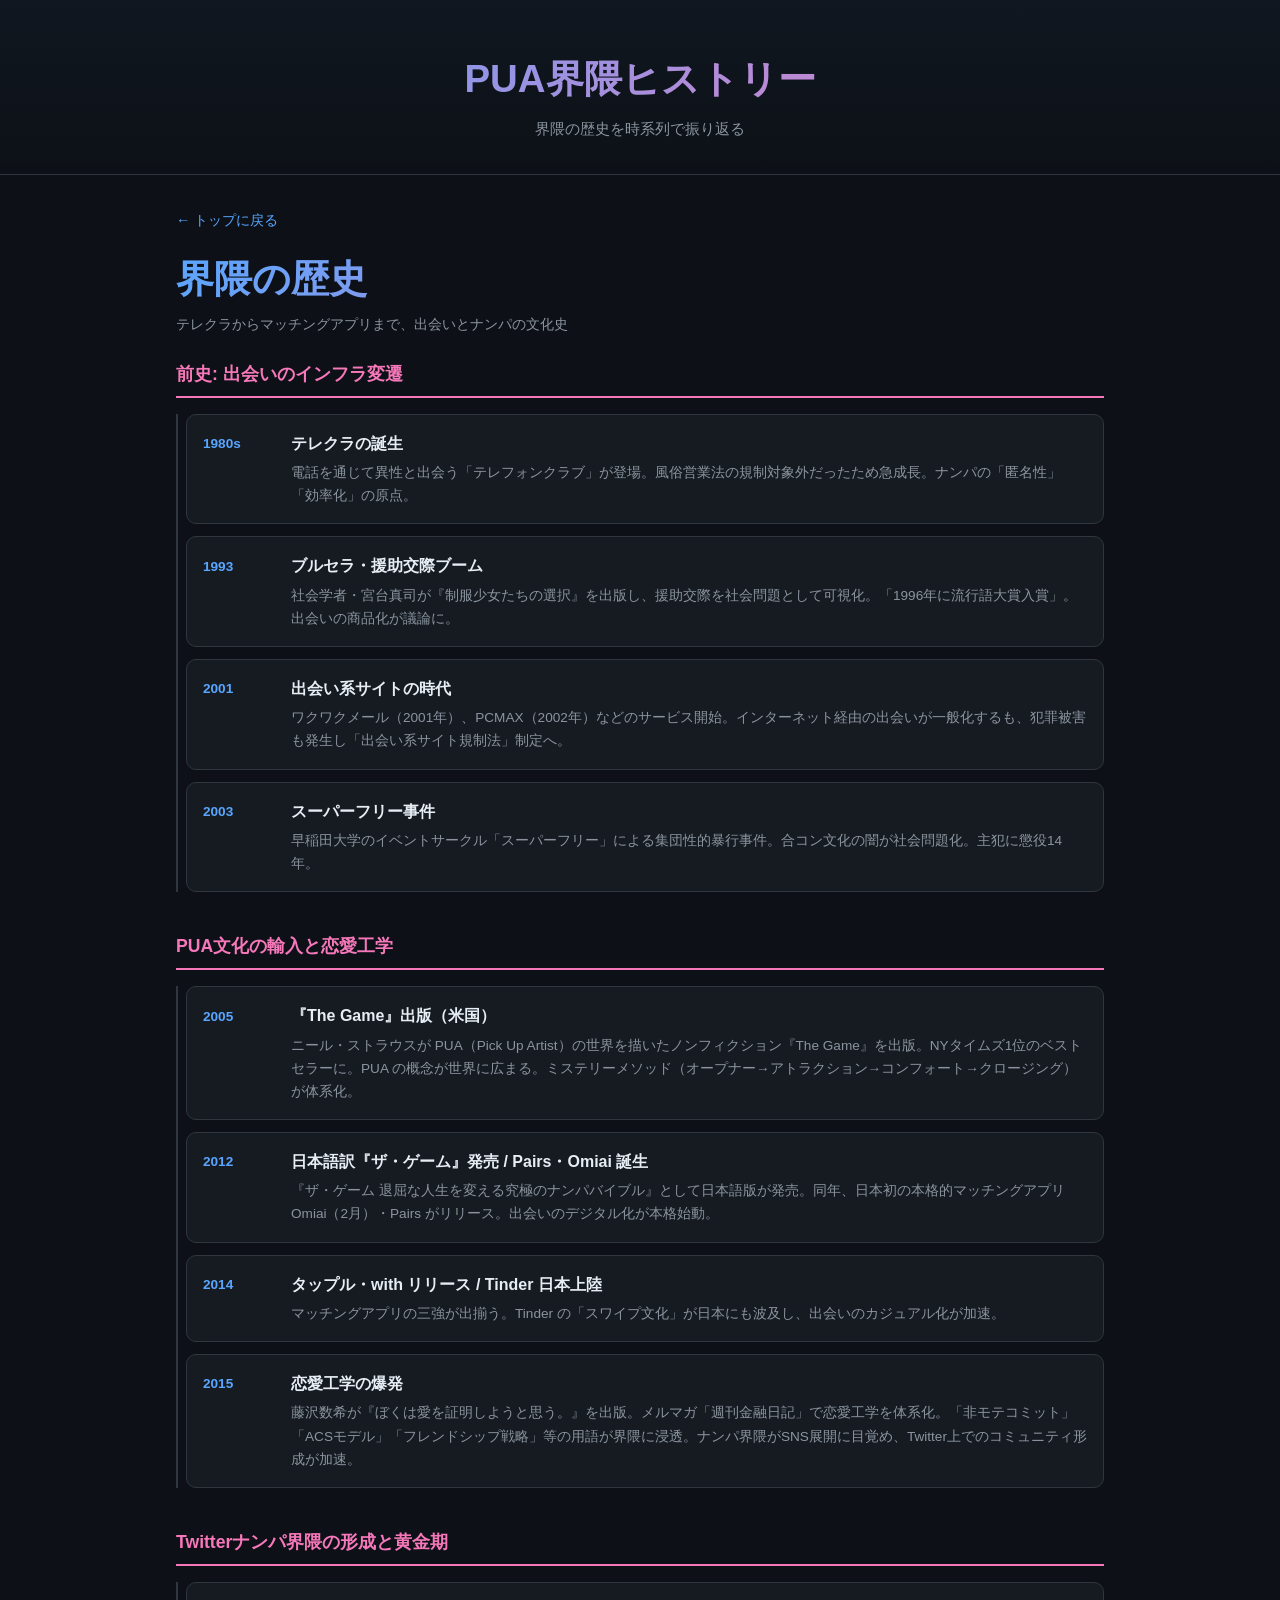
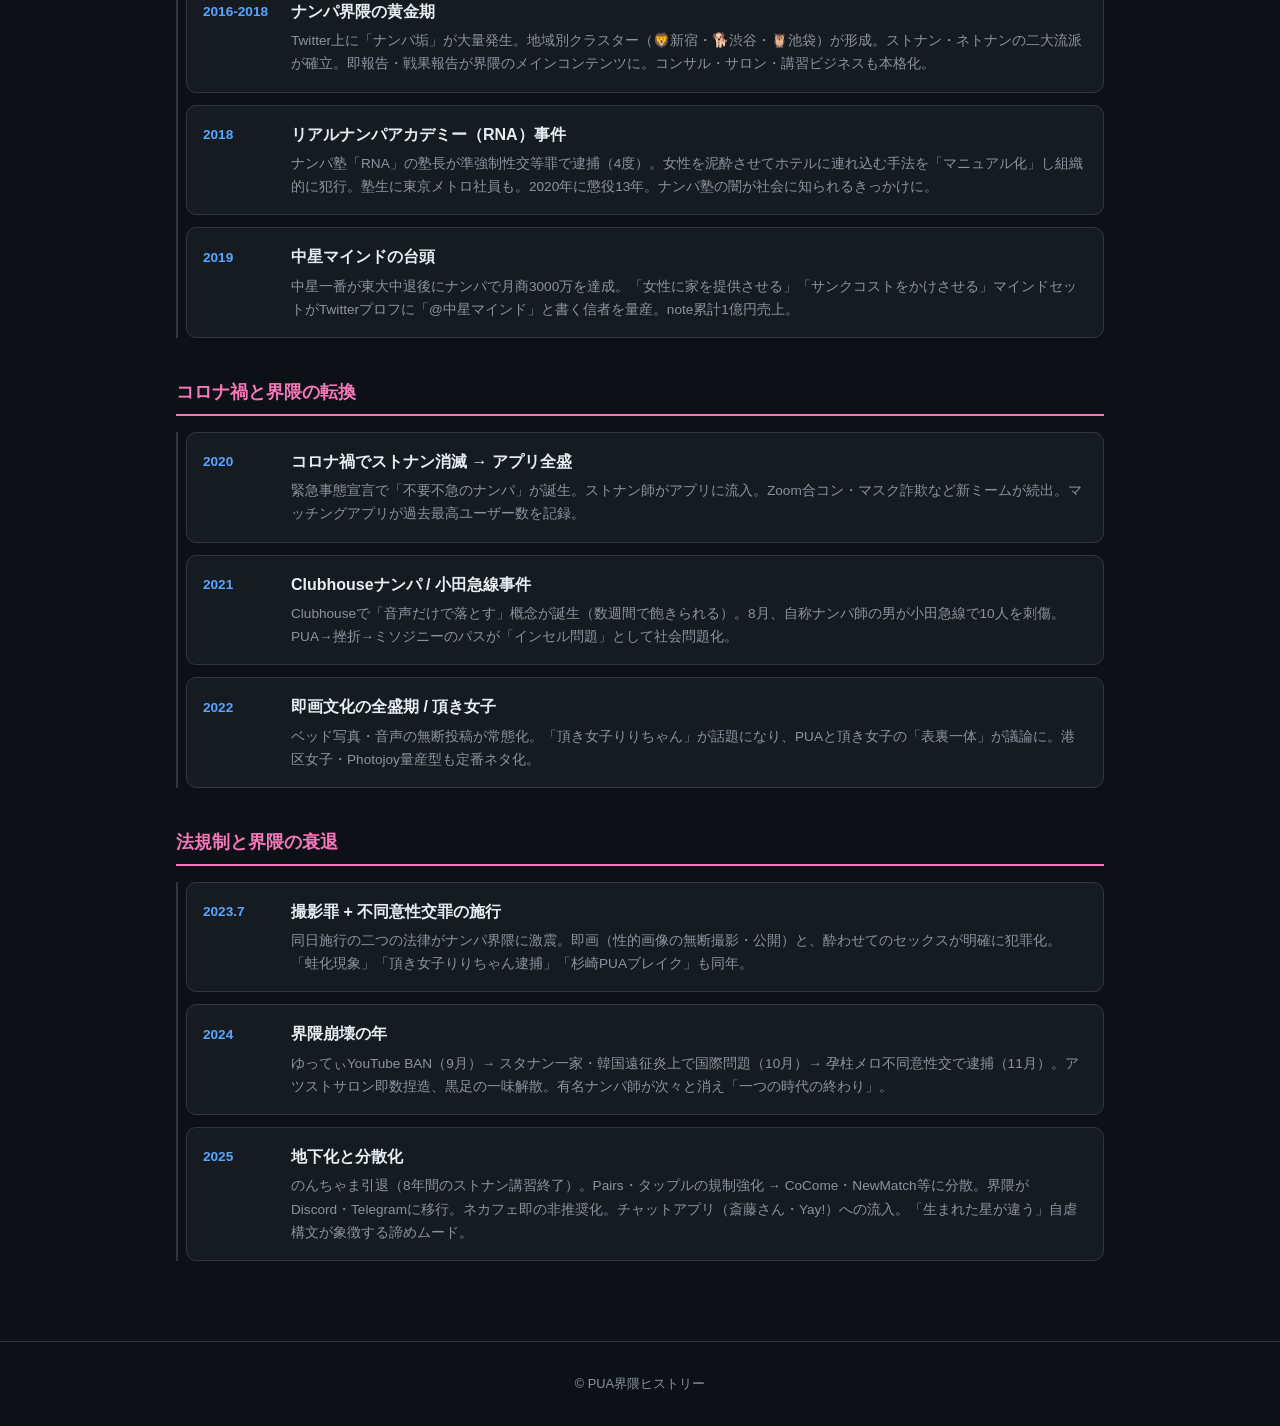
==== site/history.html @ 3aaf0645 "サイト名を「PUA界隈ヒストリー」に変更 全HTMLページ、script.js、README.mdの「PUA Meme History」を 「PUA界隈ヒストリー」に一括変更  Co-Authored" ====
<!DOCTYPE html>
<html lang="ja">
<head>
  <meta charset="UTF-8">
  <meta name="viewport" content="width=device-width, initial-scale=1.0">
  <title>界隈の歴史 - PUA界隈ヒストリー</title>
  <meta name="description" content="PUA / ナンパ / マッチングアプリ界隈の歴史年表">
  <link rel="icon" href="data:image/svg+xml,<svg xmlns='http://www.w3.org/2000/svg' viewBox='0 0 100 100'><text y='.9em' font-size='90'>🔥</text></svg>">
  <link rel="stylesheet" href="style.css">
</head>
<body>

  <header class="site-header">
    <a href="index.html" class="site-header-link">
      <h1>PUA界隈ヒストリー</h1>
    </a>
    <p>界隈の歴史を時系列で振り返る</p>
  </header>

  <main class="container container-wide">
    <nav class="year-nav">
      <a href="index.html" class="back-link">&larr; トップに戻る</a>
    </nav>

    <h2 class="year-title">界隈の歴史</h2>
    <p class="timeline-desc">テレクラからマッチングアプリまで、出会いとナンパの文化史</p>

    <div class="history-timeline">

      <div class="history-era">
        <h3 class="history-era-title">前史: 出会いのインフラ変遷</h3>
        <div class="history-items">
          <div class="history-item">
            <span class="history-year">1980s</span>
            <div class="history-content">
              <strong>テレクラの誕生</strong>
              <p>電話を通じて異性と出会う「テレフォンクラブ」が登場。風俗営業法の規制対象外だったため急成長。ナンパの「匿名性」「効率化」の原点。</p>
            </div>
          </div>
          <div class="history-item">
            <span class="history-year">1993</span>
            <div class="history-content">
              <strong>ブルセラ・援助交際ブーム</strong>
              <p>社会学者・宮台真司が『制服少女たちの選択』を出版し、援助交際を社会問題として可視化。「1996年に流行語大賞入賞」。出会いの商品化が議論に。</p>
            </div>
          </div>
          <div class="history-item">
            <span class="history-year">2001</span>
            <div class="history-content">
              <strong>出会い系サイトの時代</strong>
              <p>ワクワクメール（2001年）、PCMAX（2002年）などのサービス開始。インターネット経由の出会いが一般化するも、犯罪被害も発生し「出会い系サイト規制法」制定へ。</p>
            </div>
          </div>
          <div class="history-item">
            <span class="history-year">2003</span>
            <div class="history-content">
              <strong>スーパーフリー事件</strong>
              <p>早稲田大学のイベントサークル「スーパーフリー」による集団性的暴行事件。合コン文化の闇が社会問題化。主犯に懲役14年。</p>
            </div>
          </div>
        </div>
      </div>

      <div class="history-era">
        <h3 class="history-era-title">PUA文化の輸入と恋愛工学</h3>
        <div class="history-items">
          <div class="history-item">
            <span class="history-year">2005</span>
            <div class="history-content">
              <strong>『The Game』出版（米国）</strong>
              <p>ニール・ストラウスが PUA（Pick Up Artist）の世界を描いたノンフィクション『The Game』を出版。NYタイムズ1位のベストセラーに。PUA の概念が世界に広まる。ミステリーメソッド（オープナー→アトラクション→コンフォート→クロージング）が体系化。</p>
            </div>
          </div>
          <div class="history-item">
            <span class="history-year">2012</span>
            <div class="history-content">
              <strong>日本語訳『ザ・ゲーム』発売 / Pairs・Omiai 誕生</strong>
              <p>『ザ・ゲーム 退屈な人生を変える究極のナンパバイブル』として日本語版が発売。同年、日本初の本格的マッチングアプリ Omiai（2月）・Pairs がリリース。出会いのデジタル化が本格始動。</p>
            </div>
          </div>
          <div class="history-item">
            <span class="history-year">2014</span>
            <div class="history-content">
              <strong>タップル・with リリース / Tinder 日本上陸</strong>
              <p>マッチングアプリの三強が出揃う。Tinder の「スワイプ文化」が日本にも波及し、出会いのカジュアル化が加速。</p>
            </div>
          </div>
          <div class="history-item">
            <span class="history-year">2015</span>
            <div class="history-content">
              <strong>恋愛工学の爆発</strong>
              <p>藤沢数希が『ぼくは愛を証明しようと思う。』を出版。メルマガ「週刊金融日記」で恋愛工学を体系化。「非モテコミット」「ACSモデル」「フレンドシップ戦略」等の用語が界隈に浸透。ナンパ界隈がSNS展開に目覚め、Twitter上でのコミュニティ形成が加速。</p>
            </div>
          </div>
        </div>
      </div>

      <div class="history-era">
        <h3 class="history-era-title">Twitterナンパ界隈の形成と黄金期</h3>
        <div class="history-items">
          <div class="history-item">
            <span class="history-year">2016-2018</span>
            <div class="history-content">
              <strong>ナンパ界隈の黄金期</strong>
              <p>Twitter上に「ナンパ垢」が大量発生。地域別クラスター（🦁新宿・🐕渋谷・🦉池袋）が形成。ストナン・ネトナンの二大流派が確立。即報告・戦果報告が界隈のメインコンテンツに。コンサル・サロン・講習ビジネスも本格化。</p>
            </div>
          </div>
          <div class="history-item">
            <span class="history-year">2018</span>
            <div class="history-content">
              <strong>リアルナンパアカデミー（RNA）事件</strong>
              <p>ナンパ塾「RNA」の塾長が準強制性交等罪で逮捕（4度）。女性を泥酔させてホテルに連れ込む手法を「マニュアル化」し組織的に犯行。塾生に東京メトロ社員も。2020年に懲役13年。ナンパ塾の闇が社会に知られるきっかけに。</p>
            </div>
          </div>
          <div class="history-item">
            <span class="history-year">2019</span>
            <div class="history-content">
              <strong>中星マインドの台頭</strong>
              <p>中星一番が東大中退後にナンパで月商3000万を達成。「女性に家を提供させる」「サンクコストをかけさせる」マインドセットがTwitterプロフに「@中星マインド」と書く信者を量産。note累計1億円売上。</p>
            </div>
          </div>
        </div>
      </div>

      <div class="history-era">
        <h3 class="history-era-title">コロナ禍と界隈の転換</h3>
        <div class="history-items">
          <div class="history-item">
            <span class="history-year">2020</span>
            <div class="history-content">
              <strong>コロナ禍でストナン消滅 → アプリ全盛</strong>
              <p>緊急事態宣言で「不要不急のナンパ」が誕生。ストナン師がアプリに流入。Zoom合コン・マスク詐欺など新ミームが続出。マッチングアプリが過去最高ユーザー数を記録。</p>
            </div>
          </div>
          <div class="history-item">
            <span class="history-year">2021</span>
            <div class="history-content">
              <strong>Clubhouseナンパ / 小田急線事件</strong>
              <p>Clubhouseで「音声だけで落とす」概念が誕生（数週間で飽きられる）。8月、自称ナンパ師の男が小田急線で10人を刺傷。PUA→挫折→ミソジニーのパスが「インセル問題」として社会問題化。</p>
            </div>
          </div>
          <div class="history-item">
            <span class="history-year">2022</span>
            <div class="history-content">
              <strong>即画文化の全盛期 / 頂き女子</strong>
              <p>ベッド写真・音声の無断投稿が常態化。「頂き女子りりちゃん」が話題になり、PUAと頂き女子の「表裏一体」が議論に。港区女子・Photojoy量産型も定番ネタ化。</p>
            </div>
          </div>
        </div>
      </div>

      <div class="history-era">
        <h3 class="history-era-title">法規制と界隈の衰退</h3>
        <div class="history-items">
          <div class="history-item">
            <span class="history-year">2023.7</span>
            <div class="history-content">
              <strong>撮影罪 + 不同意性交罪の施行</strong>
              <p>同日施行の二つの法律がナンパ界隈に激震。即画（性的画像の無断撮影・公開）と、酔わせてのセックスが明確に犯罪化。「蛙化現象」「頂き女子りりちゃん逮捕」「杉崎PUAブレイク」も同年。</p>
            </div>
          </div>
          <div class="history-item">
            <span class="history-year">2024</span>
            <div class="history-content">
              <strong>界隈崩壊の年</strong>
              <p>ゆってぃYouTube BAN（9月）→ スタナン一家・韓国遠征炎上で国際問題（10月）→ 孕柱メロ不同意性交で逮捕（11月）。アツストサロン即数捏造、黒足の一味解散。有名ナンパ師が次々と消え「一つの時代の終わり」。</p>
            </div>
          </div>
          <div class="history-item">
            <span class="history-year">2025</span>
            <div class="history-content">
              <strong>地下化と分散化</strong>
              <p>のんちゃま引退（8年間のストナン講習終了）。Pairs・タップルの規制強化 → CoCome・NewMatch等に分散。界隈がDiscord・Telegramに移行。ネカフェ即の非推奨化。チャットアプリ（斎藤さん・Yay!）への流入。「生まれた星が違う」自虐構文が象徴する諦めムード。</p>
            </div>
          </div>
        </div>
      </div>

    </div>
  </main>

  <footer class="site-footer">
    &copy; PUA界隈ヒストリー
  </footer>

</body>
</html>
---- site/style.css ----
*,
*::before,
*::after {
  margin: 0;
  padding: 0;
  box-sizing: border-box;
}

:root {
  --bg: #0d1117;
  --surface: #161b22;
  --border: #30363d;
  --text: #e6edf3;
  --text-muted: #8b949e;
  --accent: #58a6ff;
  --accent-hover: #79c0ff;
  --pink: #f778ba;
  --gradient: linear-gradient(135deg, #58a6ff, #f778ba);
}

html {
  font-size: 16px;
  scroll-behavior: smooth;
}

body {
  font-family: -apple-system, BlinkMacSystemFont, "Segoe UI", Helvetica, Arial, sans-serif;
  background: var(--bg);
  color: var(--text);
  line-height: 1.6;
  min-height: 100vh;
}

a {
  color: var(--accent);
  text-decoration: none;
  transition: color 0.2s;
}

a:hover {
  color: var(--accent-hover);
}

/* Hero */
.hero {
  position: relative;
  text-align: center;
  padding: 4rem 1rem 3rem;
  background: radial-gradient(ellipse at 50% 0%, rgba(88, 166, 255, 0.12) 0%, transparent 60%),
              radial-gradient(ellipse at 80% 20%, rgba(247, 120, 186, 0.08) 0%, transparent 50%),
              var(--bg);
  border-bottom: 1px solid var(--border);
  overflow: hidden;
}

.hero::before {
  content: "";
  position: absolute;
  inset: 0;
  background: repeating-linear-gradient(
    0deg,
    transparent,
    transparent 40px,
    rgba(48, 54, 61, 0.3) 40px,
    rgba(48, 54, 61, 0.3) 41px
  );
  pointer-events: none;
}

.hero-inner {
  position: relative;
  z-index: 1;
}

.hero-label {
  font-size: 0.7rem;
  font-weight: 700;
  letter-spacing: 0.2em;
  text-transform: uppercase;
  color: var(--pink);
  margin-bottom: 1rem;
}

.hero-title {
  font-size: 3.2rem;
  font-weight: 900;
  line-height: 1.1;
  background: var(--gradient);
  -webkit-background-clip: text;
  -webkit-text-fill-color: transparent;
  background-clip: text;
  margin-bottom: 1rem;
}

.hero-sub {
  color: var(--text-muted);
  font-size: 0.95rem;
  line-height: 1.8;
  max-width: 400px;
  margin: 0 auto 1.5rem;
}

.hero-stats {
  display: flex;
  align-items: center;
  justify-content: center;
  gap: 0.75rem;
  font-size: 0.9rem;
  font-weight: 600;
  color: var(--text-muted);
}

/* Nav cards */
.nav-cards {
  display: grid;
  grid-template-columns: repeat(2, 1fr);
  gap: 1rem;
  margin-bottom: 2.5rem;
}

.nav-card {
  display: flex;
  flex-direction: column;
  align-items: center;
  gap: 0.3rem;
  padding: 1.5rem 1rem;
  background: var(--surface);
  border: 1px solid var(--border);
  border-radius: 12px;
  color: var(--text);
  transition: transform 0.2s, border-color 0.2s, box-shadow 0.2s;
}

.nav-card:hover {
  transform: translateY(-3px);
  border-color: var(--accent);
  box-shadow: 0 4px 20px rgba(88, 166, 255, 0.12);
  color: var(--accent);
}

.nav-card-icon {
  font-size: 1.6rem;
  margin-bottom: 0.2rem;
}

.nav-card-title {
  font-size: 1rem;
  font-weight: 700;
}

.nav-card-desc {
  font-size: 0.7rem;
  color: var(--text-muted);
}

/* Pickup section */
.pickup-section {
  margin-bottom: 2.5rem;
}

.section-title {
  font-size: 1rem;
  font-weight: 700;
  color: var(--text-muted);
  text-transform: uppercase;
  letter-spacing: 0.08em;
  margin-bottom: 1rem;
}

.pickup-scroll {
  display: flex;
  gap: 0.75rem;
  overflow-x: auto;
  padding-bottom: 0.5rem;
  scroll-snap-type: x mandatory;
  -webkit-overflow-scrolling: touch;
}

.pickup-scroll::-webkit-scrollbar {
  height: 4px;
}

.pickup-scroll::-webkit-scrollbar-track {
  background: var(--border);
  border-radius: 2px;
}

.pickup-scroll::-webkit-scrollbar-thumb {
  background: var(--text-muted);
  border-radius: 2px;
}

.pickup-card {
  flex: 0 0 220px;
  scroll-snap-align: start;
  background: var(--surface);
  border: 1px solid var(--border);
  border-radius: 10px;
  padding: 1rem;
  color: var(--text);
  transition: border-color 0.2s;
  text-decoration: none;
}

.pickup-card:hover {
  border-color: var(--accent);
  color: var(--text);
}

.pickup-card-year {
  font-size: 0.65rem;
  font-weight: 700;
  color: var(--pink);
  letter-spacing: 0.05em;
}

.pickup-card-name {
  font-size: 0.9rem;
  font-weight: 700;
  margin: 0.25rem 0;
  display: -webkit-box;
  -webkit-line-clamp: 2;
  -webkit-box-orient: vertical;
  overflow: hidden;
}

.pickup-card-buzz {
  display: flex;
  align-items: center;
  gap: 0.4rem;
  margin-top: 0.4rem;
}

.pickup-card-buzz-track {
  flex: 1;
  height: 4px;
  background: var(--border);
  border-radius: 2px;
  overflow: hidden;
}

.pickup-card-buzz-fill {
  height: 100%;
  border-radius: 2px;
}

.pickup-card-buzz-val {
  font-size: 0.65rem;
  font-weight: 700;
  color: var(--text-muted);
}

/* Header */
.site-header {
  text-align: center;
  padding: 3rem 1rem 2rem;
  border-bottom: 1px solid var(--border);
  background: linear-gradient(180deg, rgba(88, 166, 255, 0.04) 0%, transparent 100%);
}

.site-header-link {
  color: inherit;
}

.site-header-link:hover {
  color: inherit;
}

.site-header h1 {
  font-size: 2.4rem;
  font-weight: 800;
  background: var(--gradient);
  -webkit-background-clip: text;
  -webkit-text-fill-color: transparent;
  background-clip: text;
  margin-bottom: 0.5rem;
}

.site-header p {
  color: var(--text-muted);
  max-width: 480px;
  margin: 0 auto;
  font-size: 0.95rem;
}

/* Container */
.container {
  max-width: 720px;
  margin: 0 auto;
  padding: 2rem 1rem;
}

/* Stats */
.stats {
  display: flex;
  align-items: center;
  justify-content: center;
  gap: 0.75rem;
  margin-bottom: 2rem;
  font-size: 0.9rem;
  font-weight: 600;
  color: var(--text-muted);
}

.stats-dot {
  width: 4px;
  height: 4px;
  border-radius: 50%;
  background: var(--border);
}

/* About section */
.about {
  background: var(--surface);
  border: 1px solid var(--border);
  border-radius: 12px;
  padding: 1.5rem;
  margin-bottom: 2rem;
  font-size: 0.95rem;
  color: var(--text-muted);
  line-height: 1.8;
}

.about h2 {
  color: var(--text);
  font-size: 1.1rem;
  margin-bottom: 0.5rem;
}

/* Year grid */
.year-grid {
  display: grid;
  grid-template-columns: repeat(auto-fill, minmax(160px, 1fr));
  gap: 1rem;
}

.year-card {
  display: flex;
  flex-direction: column;
  align-items: center;
  justify-content: center;
  gap: 0.4rem;
  background: var(--surface);
  border: 1px solid var(--border);
  border-radius: 12px;
  padding: 1.8rem 1rem;
  color: var(--text);
  transition: transform 0.2s, border-color 0.2s, box-shadow 0.2s;
}

.year-card:hover {
  transform: translateY(-4px);
  border-color: var(--accent);
  box-shadow: 0 4px 24px rgba(88, 166, 255, 0.15);
  color: var(--accent);
}

.year-card-year {
  font-size: 1.6rem;
  font-weight: 700;
}

.year-card-count {
  font-size: 0.75rem;
  font-weight: 500;
  color: var(--text-muted);
  letter-spacing: 0.03em;
}

.year-card:hover .year-card-count {
  color: var(--accent);
}

/* Year page nav */
.year-nav {
  margin-bottom: 1rem;
}

/* Back link */
.back-link {
  display: inline-block;
  font-size: 0.9rem;
}

/* Year page header */
.year-title {
  font-size: 2.4rem;
  font-weight: 800;
  margin-bottom: 0.25rem;
  background: var(--gradient);
  -webkit-background-clip: text;
  -webkit-text-fill-color: transparent;
  background-clip: text;
}

/* Meme count badge */
.meme-count {
  font-size: 0.85rem;
  font-weight: 600;
  color: var(--text-muted);
  margin-bottom: 1.5rem;
}

/* Meme card */
.meme-list {
  display: flex;
  flex-direction: column;
  gap: 1.2rem;
}

.meme-card {
  background: var(--surface);
  border: 1px solid var(--border);
  border-radius: 12px;
  padding: 1.5rem;
  transition: border-color 0.2s, box-shadow 0.2s;
}

.meme-card:hover {
  border-color: var(--accent);
  box-shadow: 0 2px 12px rgba(88, 166, 255, 0.08);
}

/* Fade in animation */
.fade-in {
  animation: fadeSlideIn 0.4s ease both;
}

@keyframes fadeSlideIn {
  from {
    opacity: 0;
    transform: translateY(12px);
  }
  to {
    opacity: 1;
    transform: translateY(0);
  }
}

.meme-rank {
  display: inline-block;
  font-size: 0.7rem;
  font-weight: 700;
  color: var(--bg);
  background: var(--pink);
  padding: 0.15rem 0.5rem;
  border-radius: 4px;
  letter-spacing: 0.05em;
  margin-bottom: 0.5rem;
}

.meme-name {
  font-size: 1.25rem;
  font-weight: 700;
  margin-bottom: 0.5rem;
}

.meme-description {
  color: var(--text-muted);
  font-size: 0.95rem;
  margin-bottom: 0.5rem;
  line-height: 1.7;
}

.meme-origin {
  font-size: 0.85rem;
  color: var(--text-muted);
  border-left: 3px solid var(--pink);
  padding-left: 0.75rem;
  margin-bottom: 0.75rem;
  opacity: 0.8;
}

.meme-image {
  width: 100%;
  max-width: 400px;
  border-radius: 8px;
  cursor: pointer;
  transition: opacity 0.2s;
}

.meme-image:hover {
  opacity: 0.85;
}

/* Year pager */
.year-pager {
  display: flex;
  justify-content: space-between;
  align-items: center;
  margin-top: 2.5rem;
  padding-top: 1.5rem;
  border-top: 1px solid var(--border);
}

.pager-link {
  font-size: 0.95rem;
  font-weight: 600;
  padding: 0.5rem 1rem;
  border-radius: 8px;
  border: 1px solid var(--border);
  color: var(--text);
  transition: border-color 0.2s, background 0.2s;
}

.pager-link:hover {
  border-color: var(--accent);
  background: rgba(88, 166, 255, 0.08);
  color: var(--accent);
}

/* Empty state */
.empty-state {
  text-align: center;
  color: var(--text-muted);
  padding: 3rem 1rem;
}

/* Lightbox */
.lightbox {
  display: none;
  position: fixed;
  inset: 0;
  z-index: 1000;
  background: rgba(0, 0, 0, 0.92);
  align-items: center;
  justify-content: center;
  cursor: zoom-out;
  animation: fadeIn 0.2s ease;
}

.lightbox.active {
  display: flex;
}

.lightbox img {
  max-width: 90vw;
  max-height: 90vh;
  border-radius: 8px;
  box-shadow: 0 0 40px rgba(0, 0, 0, 0.5);
}

@keyframes fadeIn {
  from { opacity: 0; }
  to { opacity: 1; }
}

/* Buzz meter on meme cards */
.meme-buzz {
  display: flex;
  align-items: center;
  gap: 0.5rem;
  margin-bottom: 0.75rem;
}

.meme-buzz-label {
  font-size: 0.75rem;
  color: var(--text-muted);
  white-space: nowrap;
}

.meme-buzz-track {
  flex: 1;
  height: 6px;
  background: var(--border);
  border-radius: 3px;
  overflow: hidden;
}

.meme-buzz-fill {
  height: 100%;
  border-radius: 3px;
  transition: width 0.6s ease;
}

.meme-buzz-value {
  font-size: 0.75rem;
  font-weight: 700;
  color: var(--text-muted);
  min-width: 1.5rem;
  text-align: right;
}

.meme-peak {
  font-size: 0.75rem;
  color: var(--text-muted);
  margin-bottom: 0.5rem;
}

/* Container wide (for timeline) */
.container-wide {
  max-width: 960px;
}

/* Timeline controls */
.timeline-desc {
  font-size: 0.85rem;
  color: var(--text-muted);
  margin-bottom: 1.5rem;
}

.timeline-controls {
  display: flex;
  gap: 0.5rem;
  margin-bottom: 2rem;
}

.tl-btn {
  padding: 0.4rem 1rem;
  border: 1px solid var(--border);
  border-radius: 8px;
  background: transparent;
  color: var(--text-muted);
  font-size: 0.85rem;
  cursor: pointer;
  transition: all 0.2s;
}

.tl-btn:hover {
  border-color: var(--accent);
  color: var(--text);
}

.tl-btn.active {
  background: var(--accent);
  border-color: var(--accent);
  color: var(--bg);
  font-weight: 600;
}

.timeline-view.hidden {
  display: none;
}

/* Chart view */
.tl-year-group {
  margin-bottom: 2rem;
}

.tl-year-label {
  font-size: 1.3rem;
  font-weight: 700;
  margin-bottom: 0.75rem;
}

.tl-year-label a {
  color: var(--text);
}

.tl-year-label a:hover {
  color: var(--accent);
}

.tl-year-bars {
  display: flex;
  flex-direction: column;
  gap: 0.4rem;
}

.tl-bar-row {
  display: grid;
  grid-template-columns: 2.5rem 1fr auto auto;
  align-items: center;
  gap: 0.5rem;
}

.tl-bar-month {
  font-size: 0.7rem;
  color: var(--text-muted);
  text-align: right;
}

.tl-bar-track {
  height: 20px;
  background: var(--surface);
  border-radius: 4px;
  overflow: hidden;
}

.tl-bar {
  height: 100%;
  border-radius: 4px;
  min-width: 4px;
  transition: width 0.6s ease;
}

.tl-bar-name {
  font-size: 0.8rem;
  color: var(--text);
  white-space: nowrap;
  overflow: hidden;
  text-overflow: ellipsis;
  max-width: 200px;
}

.tl-bar-buzz {
  font-size: 0.7rem;
  font-weight: 700;
  color: var(--text-muted);
  min-width: 1.2rem;
  text-align: right;
}

/* Heatmap view */
.heatmap-grid {
  display: grid;
  grid-template-columns: 3.5rem repeat(12, 1fr);
  gap: 3px;
}

.hm-corner {
  /* empty top-left */
}

.hm-month-header {
  font-size: 0.65rem;
  color: var(--text-muted);
  text-align: center;
  padding: 0.3rem 0;
}

.hm-year-header {
  font-size: 0.85rem;
  font-weight: 600;
  display: flex;
  align-items: center;
}

.hm-year-header a {
  color: var(--text);
}

.hm-year-header a:hover {
  color: var(--accent);
}

.hm-cell {
  aspect-ratio: 1;
  border-radius: 4px;
  display: flex;
  align-items: center;
  justify-content: center;
  cursor: default;
  transition: transform 0.15s;
  min-height: 36px;
}

.hm-cell:hover {
  transform: scale(1.15);
  z-index: 1;
}

.hm-count {
  font-size: 0.75rem;
  font-weight: 700;
  color: var(--text);
}

.hm-legend {
  display: flex;
  align-items: center;
  gap: 0.3rem;
  margin-top: 1.5rem;
  justify-content: center;
}

.hm-legend-label {
  font-size: 0.75rem;
  color: var(--text-muted);
  margin-right: 0.3rem;
}

.hm-legend-cell {
  width: 24px;
  height: 24px;
  border-radius: 4px;
  display: flex;
  align-items: center;
  justify-content: center;
  font-size: 0.6rem;
  font-weight: 700;
  color: var(--text);
}

/* History timeline */
.history-timeline {
  display: flex;
  flex-direction: column;
  gap: 2.5rem;
}

.history-era {
  position: relative;
}

.history-era-title {
  font-size: 1.1rem;
  font-weight: 700;
  color: var(--pink);
  margin-bottom: 1rem;
  padding-bottom: 0.5rem;
  border-bottom: 2px solid var(--pink);
}

.history-items {
  display: flex;
  flex-direction: column;
  gap: 0.75rem;
  padding-left: 0.5rem;
  border-left: 2px solid var(--border);
}

.history-item {
  display: grid;
  grid-template-columns: 4.5rem 1fr;
  gap: 1rem;
  padding: 1rem;
  background: var(--surface);
  border: 1px solid var(--border);
  border-radius: 10px;
  transition: border-color 0.2s;
}

.history-item:hover {
  border-color: var(--accent);
}

.history-year {
  font-size: 0.85rem;
  font-weight: 700;
  color: var(--accent);
  padding-top: 0.15rem;
  white-space: nowrap;
}

.history-content strong {
  display: block;
  font-size: 1rem;
  margin-bottom: 0.3rem;
}

.history-content p {
  font-size: 0.85rem;
  color: var(--text-muted);
  line-height: 1.7;
}

/* Footer */
.site-footer {
  text-align: center;
  padding: 2rem 1rem;
  border-top: 1px solid var(--border);
  color: var(--text-muted);
  font-size: 0.8rem;
  margin-top: 3rem;
}

/* Responsive */
@media (max-width: 480px) {
  .hero {
    padding: 3rem 1rem 2rem;
  }

  .hero-title {
    font-size: 2.2rem;
  }

  .hero-sub {
    font-size: 0.85rem;
  }

  .nav-cards {
    grid-template-columns: 1fr;
  }

  .pickup-card {
    flex: 0 0 180px;
  }

  .site-header {
    padding: 2rem 1rem 1.5rem;
  }

  .site-header h1 {
    font-size: 1.8rem;
  }

  .year-grid {
    grid-template-columns: repeat(2, 1fr);
  }

  .year-title {
    font-size: 2rem;
  }

  .meme-name {
    font-size: 1.1rem;
  }

  .meme-card {
    padding: 1.2rem;
  }

  .pager-link {
    font-size: 0.85rem;
    padding: 0.4rem 0.75rem;
  }

  .container-wide {
    max-width: 100%;
  }

  .tl-bar-name {
    max-width: 120px;
    font-size: 0.7rem;
  }

  .tl-bar-row {
    grid-template-columns: 2rem 1fr auto auto;
    gap: 0.3rem;
  }

  .hm-month-header {
    font-size: 0.5rem;
  }

  .hm-cell {
    min-height: 28px;
  }

  .hm-year-header {
    font-size: 0.75rem;
  }

  .history-item {
    grid-template-columns: 3.5rem 1fr;
    gap: 0.5rem;
    padding: 0.75rem;
  }

  .history-year {
    font-size: 0.75rem;
  }

  .history-content strong {
    font-size: 0.9rem;
  }
}
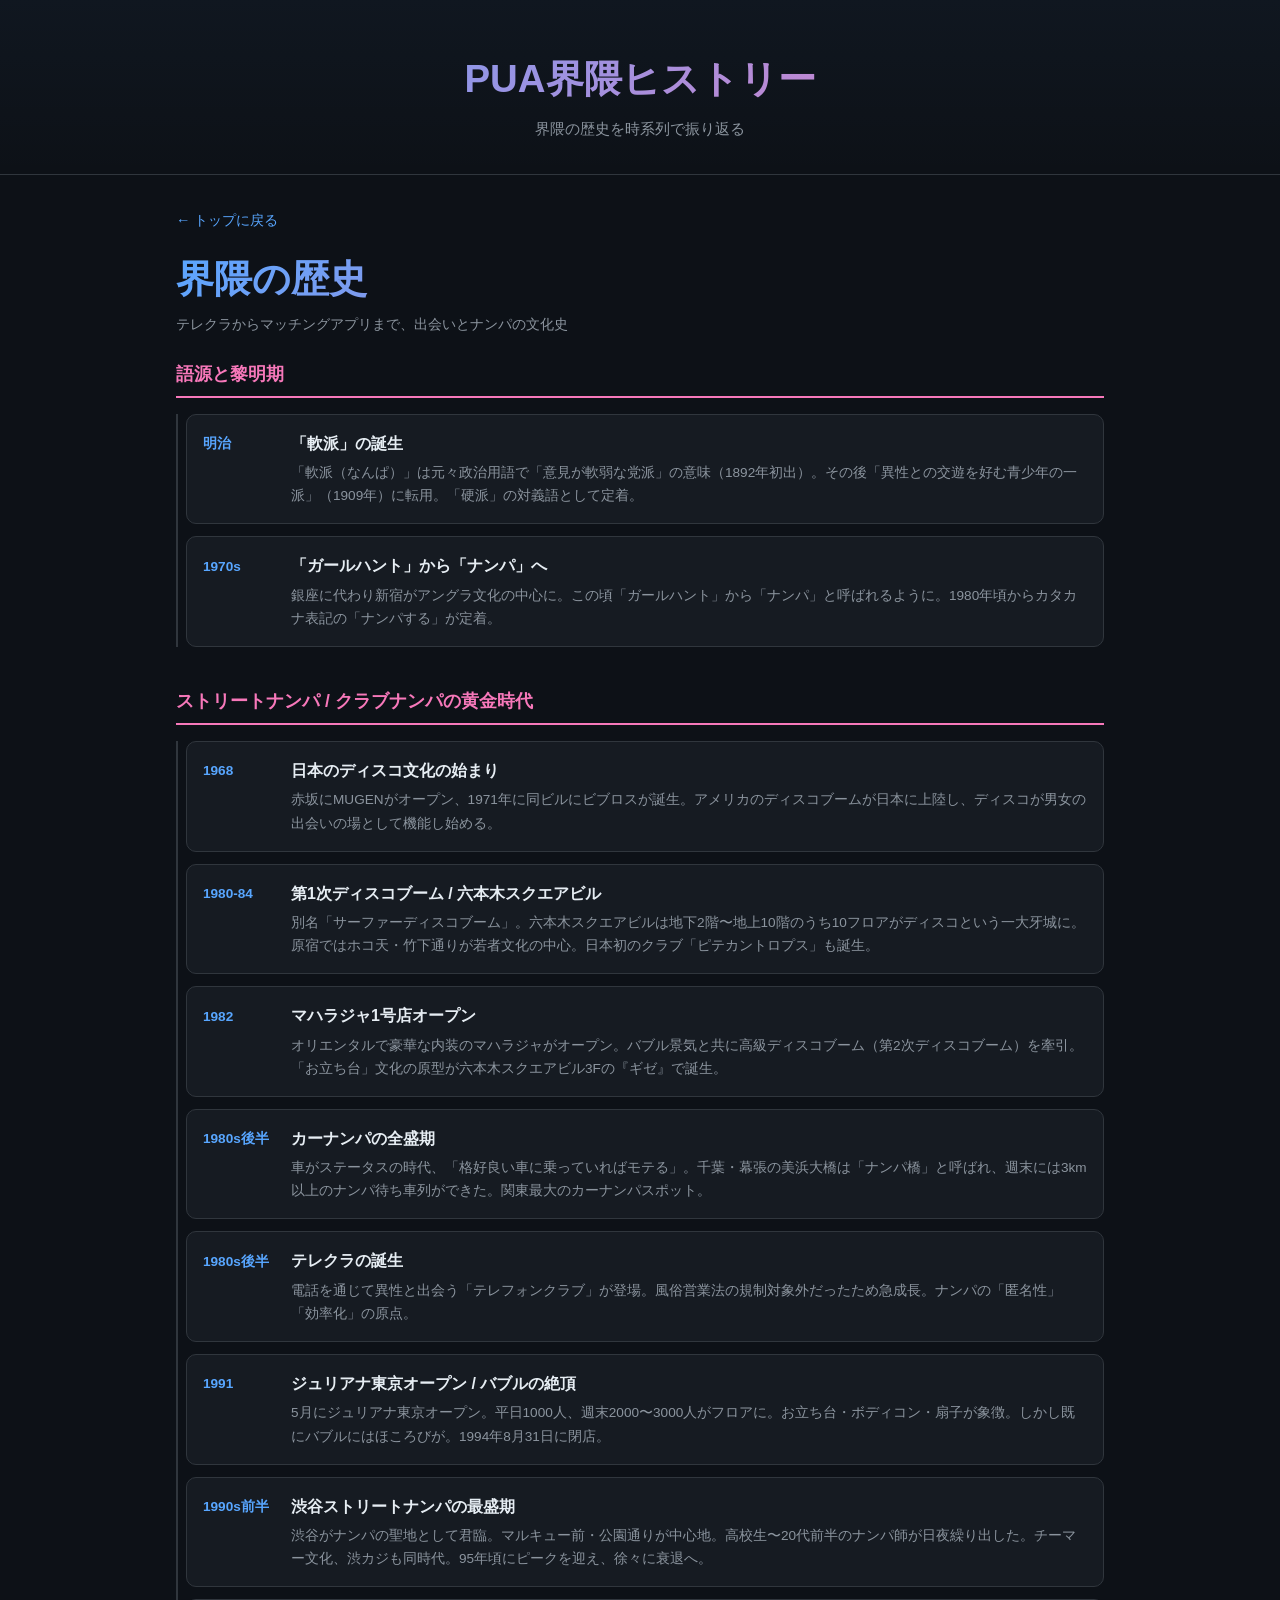
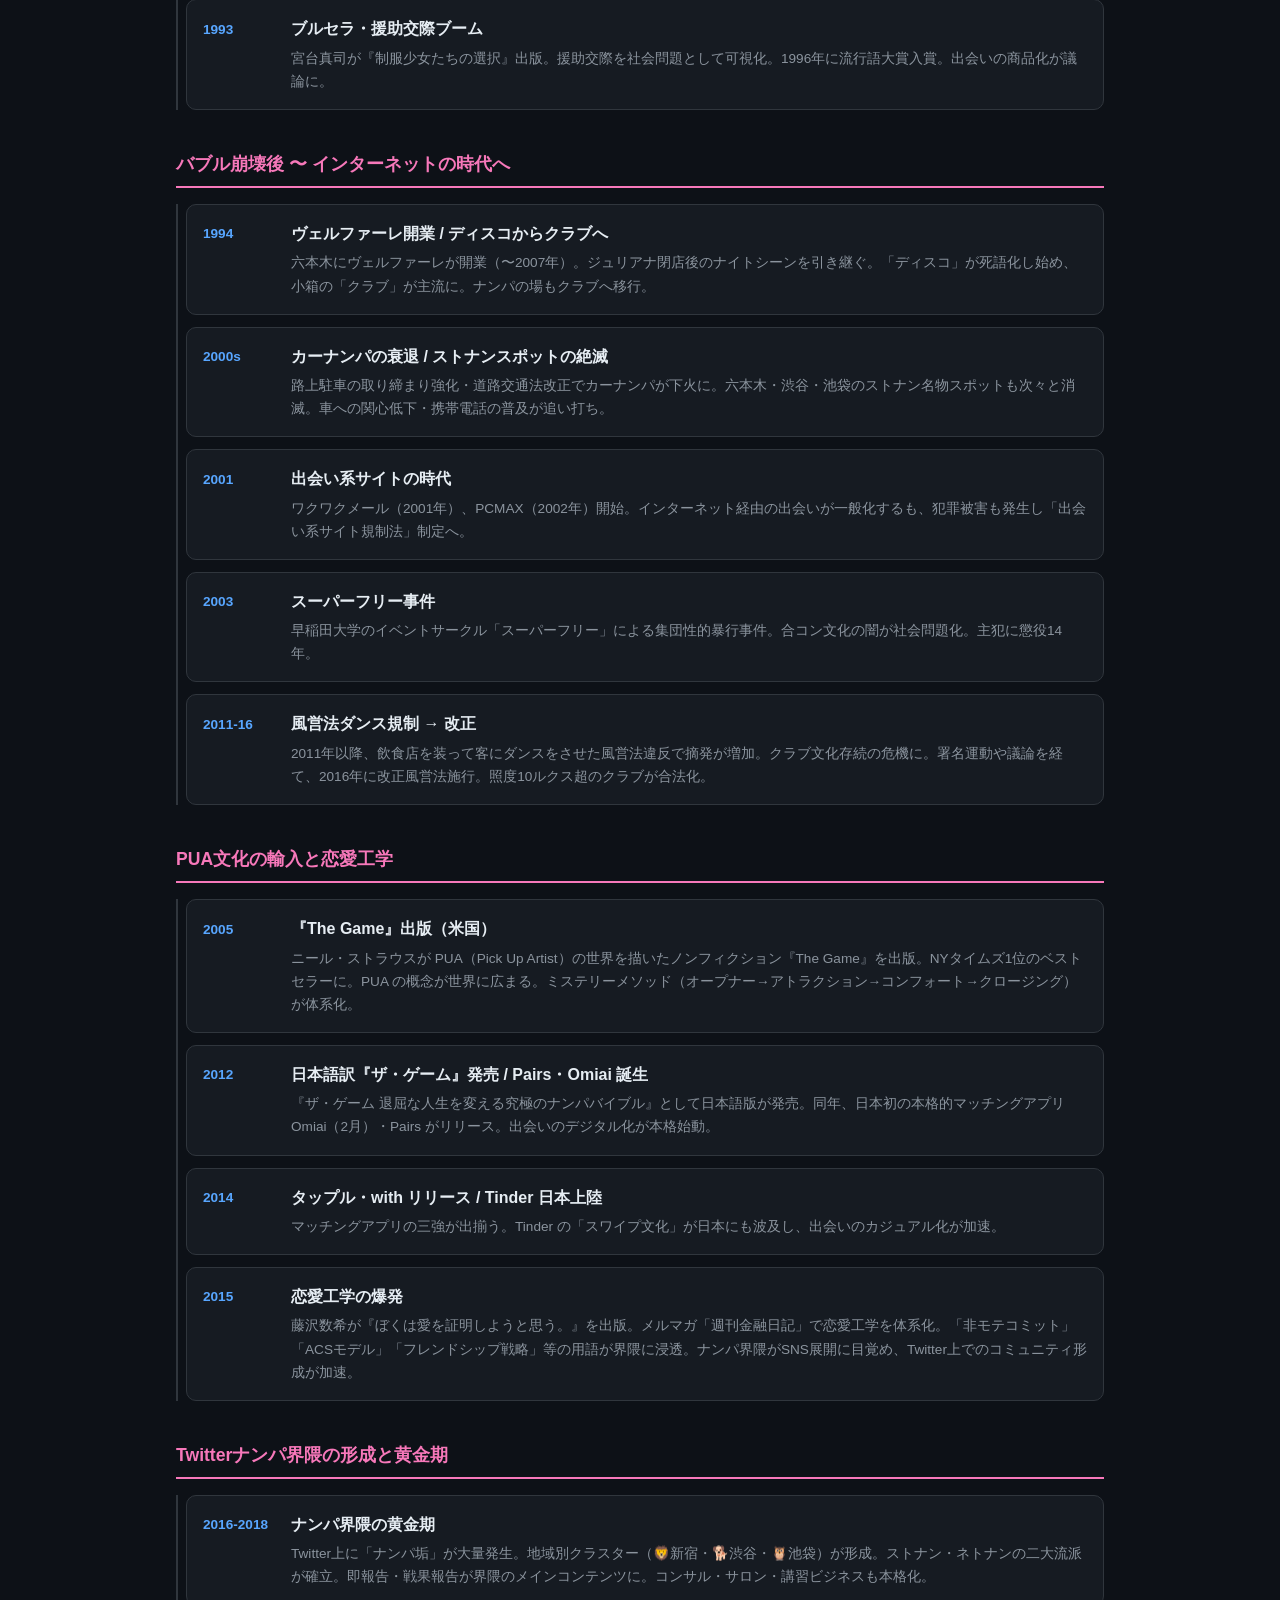
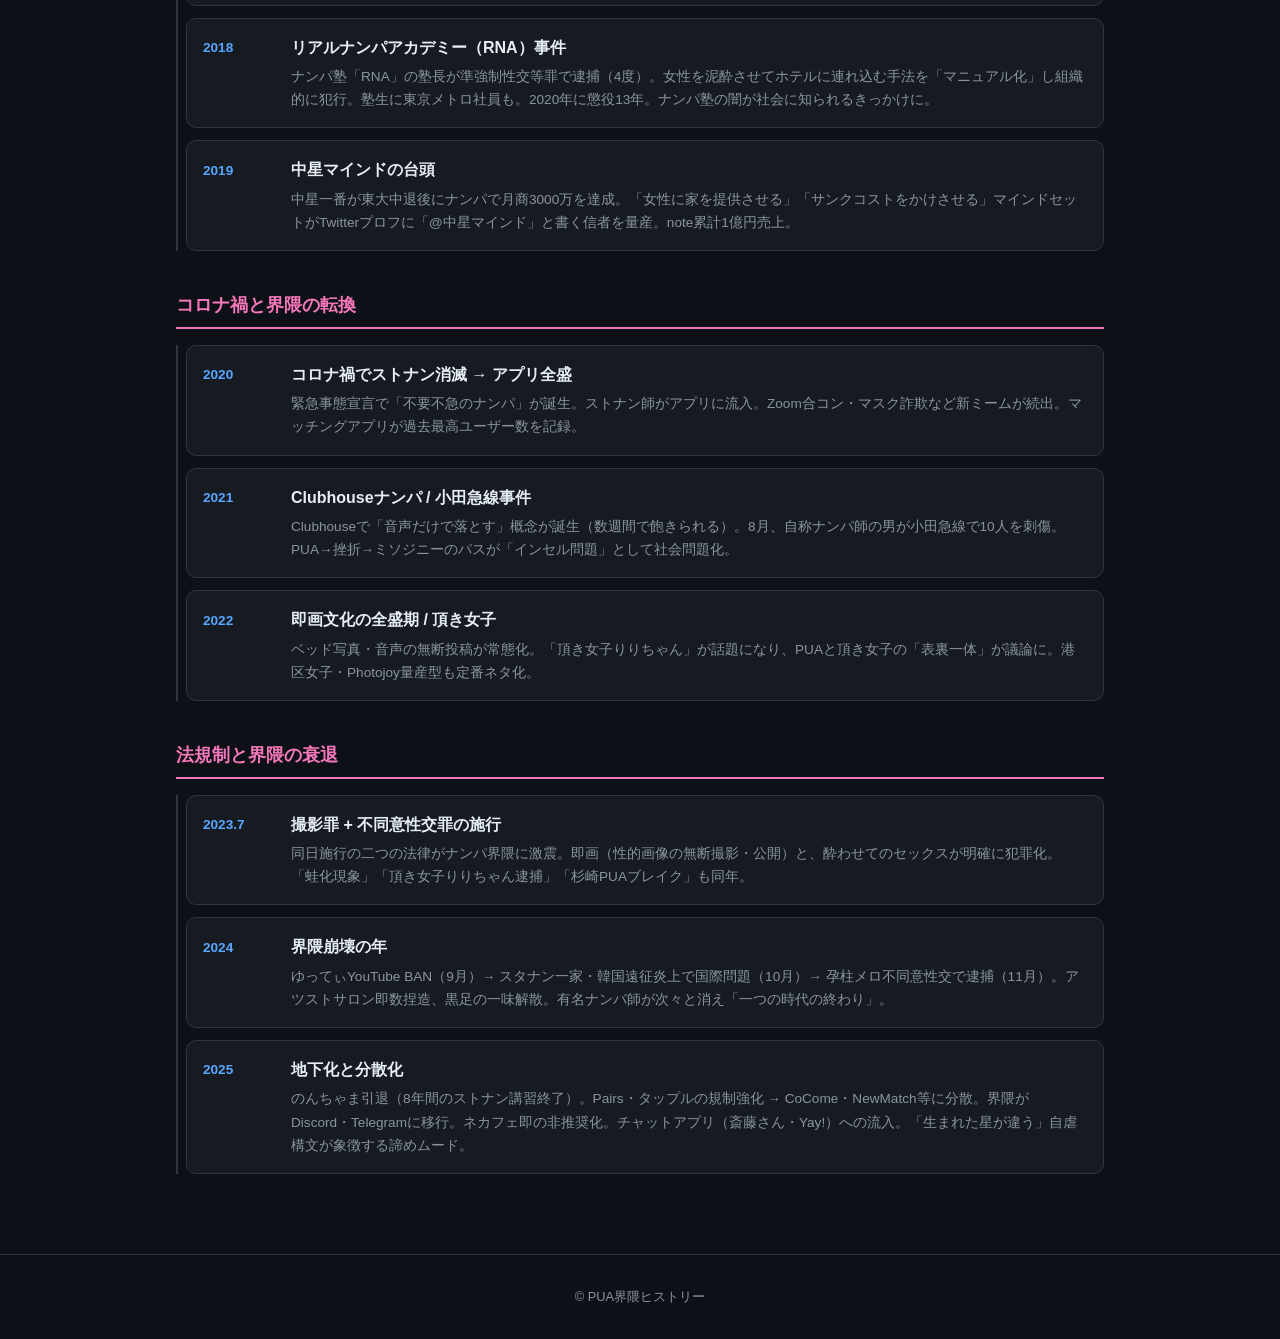
==== commit a2256c7a: "歴史ページの前史を大幅拡充: ストリートナンパ/クラブナンパの歴史 3セクション構成に再編: 1. 語源と黎明期    - 明治「軟派」の誕生→1970s「ナンパ」定着 2. ストリートナンパ/クラブ" ====
--- a/site/history.html
+++ b/site/history.html
@@ -28,27 +28,109 @@
     <div class="history-timeline">
 
       <div class="history-era">
-        <h3 class="history-era-title">前史: 出会いのインフラ変遷</h3>
-        <div class="history-items">
-          <div class="history-item">
-            <span class="history-year">1980s</span>
+        <h3 class="history-era-title">語源と黎明期</h3>
+        <div class="history-items">
+          <div class="history-item">
+            <span class="history-year">明治</span>
+            <div class="history-content">
+              <strong>「軟派」の誕生</strong>
+              <p>「軟派（なんぱ）」は元々政治用語で「意見が軟弱な党派」の意味（1892年初出）。その後「異性との交遊を好む青少年の一派」（1909年）に転用。「硬派」の対義語として定着。</p>
+            </div>
+          </div>
+          <div class="history-item">
+            <span class="history-year">1970s</span>
+            <div class="history-content">
+              <strong>「ガールハント」から「ナンパ」へ</strong>
+              <p>銀座に代わり新宿がアングラ文化の中心に。この頃「ガールハント」から「ナンパ」と呼ばれるように。1980年頃からカタカナ表記の「ナンパする」が定着。</p>
+            </div>
+          </div>
+        </div>
+      </div>
+
+      <div class="history-era">
+        <h3 class="history-era-title">ストリートナンパ / クラブナンパの黄金時代</h3>
+        <div class="history-items">
+          <div class="history-item">
+            <span class="history-year">1968</span>
+            <div class="history-content">
+              <strong>日本のディスコ文化の始まり</strong>
+              <p>赤坂にMUGENがオープン、1971年に同ビルにビブロスが誕生。アメリカのディスコブームが日本に上陸し、ディスコが男女の出会いの場として機能し始める。</p>
+            </div>
+          </div>
+          <div class="history-item">
+            <span class="history-year">1980-84</span>
+            <div class="history-content">
+              <strong>第1次ディスコブーム / 六本木スクエアビル</strong>
+              <p>別名「サーファーディスコブーム」。六本木スクエアビルは地下2階〜地上10階のうち10フロアがディスコという一大牙城に。原宿ではホコ天・竹下通りが若者文化の中心。日本初のクラブ「ピテカントロプス」も誕生。</p>
+            </div>
+          </div>
+          <div class="history-item">
+            <span class="history-year">1982</span>
+            <div class="history-content">
+              <strong>マハラジャ1号店オープン</strong>
+              <p>オリエンタルで豪華な内装のマハラジャがオープン。バブル景気と共に高級ディスコブーム（第2次ディスコブーム）を牽引。「お立ち台」文化の原型が六本木スクエアビル3Fの『ギゼ』で誕生。</p>
+            </div>
+          </div>
+          <div class="history-item">
+            <span class="history-year">1980s後半</span>
+            <div class="history-content">
+              <strong>カーナンパの全盛期</strong>
+              <p>車がステータスの時代、「格好良い車に乗っていればモテる」。千葉・幕張の美浜大橋は「ナンパ橋」と呼ばれ、週末には3km以上のナンパ待ち車列ができた。関東最大のカーナンパスポット。</p>
+            </div>
+          </div>
+          <div class="history-item">
+            <span class="history-year">1980s後半</span>
             <div class="history-content">
               <strong>テレクラの誕生</strong>
               <p>電話を通じて異性と出会う「テレフォンクラブ」が登場。風俗営業法の規制対象外だったため急成長。ナンパの「匿名性」「効率化」の原点。</p>
             </div>
           </div>
           <div class="history-item">
+            <span class="history-year">1991</span>
+            <div class="history-content">
+              <strong>ジュリアナ東京オープン / バブルの絶頂</strong>
+              <p>5月にジュリアナ東京オープン。平日1000人、週末2000〜3000人がフロアに。お立ち台・ボディコン・扇子が象徴。しかし既にバブルにはほころびが。1994年8月31日に閉店。</p>
+            </div>
+          </div>
+          <div class="history-item">
+            <span class="history-year">1990s前半</span>
+            <div class="history-content">
+              <strong>渋谷ストリートナンパの最盛期</strong>
+              <p>渋谷がナンパの聖地として君臨。マルキュー前・公園通りが中心地。高校生〜20代前半のナンパ師が日夜繰り出した。チーマー文化、渋カジも同時代。95年頃にピークを迎え、徐々に衰退へ。</p>
+            </div>
+          </div>
+          <div class="history-item">
             <span class="history-year">1993</span>
             <div class="history-content">
               <strong>ブルセラ・援助交際ブーム</strong>
-              <p>社会学者・宮台真司が『制服少女たちの選択』を出版し、援助交際を社会問題として可視化。「1996年に流行語大賞入賞」。出会いの商品化が議論に。</p>
+              <p>宮台真司が『制服少女たちの選択』出版。援助交際を社会問題として可視化。1996年に流行語大賞入賞。出会いの商品化が議論に。</p>
+            </div>
+          </div>
+        </div>
+      </div>
+
+      <div class="history-era">
+        <h3 class="history-era-title">バブル崩壊後 〜 インターネットの時代へ</h3>
+        <div class="history-items">
+          <div class="history-item">
+            <span class="history-year">1994</span>
+            <div class="history-content">
+              <strong>ヴェルファーレ開業 / ディスコからクラブへ</strong>
+              <p>六本木にヴェルファーレが開業（〜2007年）。ジュリアナ閉店後のナイトシーンを引き継ぐ。「ディスコ」が死語化し始め、小箱の「クラブ」が主流に。ナンパの場もクラブへ移行。</p>
+            </div>
+          </div>
+          <div class="history-item">
+            <span class="history-year">2000s</span>
+            <div class="history-content">
+              <strong>カーナンパの衰退 / ストナンスポットの絶滅</strong>
+              <p>路上駐車の取り締まり強化・道路交通法改正でカーナンパが下火に。六本木・渋谷・池袋のストナン名物スポットも次々と消滅。車への関心低下・携帯電話の普及が追い打ち。</p>
             </div>
           </div>
           <div class="history-item">
             <span class="history-year">2001</span>
             <div class="history-content">
               <strong>出会い系サイトの時代</strong>
-              <p>ワクワクメール（2001年）、PCMAX（2002年）などのサービス開始。インターネット経由の出会いが一般化するも、犯罪被害も発生し「出会い系サイト規制法」制定へ。</p>
+              <p>ワクワクメール（2001年）、PCMAX（2002年）開始。インターネット経由の出会いが一般化するも、犯罪被害も発生し「出会い系サイト規制法」制定へ。</p>
             </div>
           </div>
           <div class="history-item">
@@ -56,6 +138,13 @@
             <div class="history-content">
               <strong>スーパーフリー事件</strong>
               <p>早稲田大学のイベントサークル「スーパーフリー」による集団性的暴行事件。合コン文化の闇が社会問題化。主犯に懲役14年。</p>
+            </div>
+          </div>
+          <div class="history-item">
+            <span class="history-year">2011-16</span>
+            <div class="history-content">
+              <strong>風営法ダンス規制 → 改正</strong>
+              <p>2011年以降、飲食店を装って客にダンスをさせた風営法違反で摘発が増加。クラブ文化存続の危機に。署名運動や議論を経て、2016年に改正風営法施行。照度10ルクス超のクラブが合法化。</p>
             </div>
           </div>
         </div>
--- a/site/style.css
+++ b/site/style.css
@@ -110,6 +110,115 @@
   color: var(--text-muted);
 }
 
+/* Hero compact */
+.hero-compact {
+  padding: 2.5rem 1rem 2rem;
+}
+
+.hero-compact .hero-title {
+  font-size: 2rem;
+  margin-bottom: 0.5rem;
+}
+
+.hero-compact .hero-sub {
+  margin-bottom: 0;
+  font-size: 0.85rem;
+}
+
+/* Nav row (pills) */
+.nav-row {
+  display: flex;
+  gap: 0.5rem;
+  margin-bottom: 1.5rem;
+}
+
+.nav-pill {
+  padding: 0.4rem 1rem;
+  font-size: 0.8rem;
+  font-weight: 600;
+  border: 1px solid var(--border);
+  border-radius: 20px;
+  color: var(--text-muted);
+  transition: all 0.2s;
+}
+
+.nav-pill:hover {
+  border-color: var(--accent);
+  color: var(--accent);
+  background: rgba(88, 166, 255, 0.06);
+}
+
+/* Year list (compact rows) */
+.year-list {
+  display: flex;
+  flex-direction: column;
+  gap: 2px;
+  margin-bottom: 2rem;
+}
+
+.year-row {
+  display: grid;
+  grid-template-columns: 3.5rem 1fr auto auto;
+  align-items: center;
+  gap: 0.75rem;
+  padding: 0.85rem 1rem;
+  background: var(--surface);
+  border: 1px solid transparent;
+  border-radius: 8px;
+  color: var(--text);
+  transition: border-color 0.15s, background 0.15s;
+}
+
+.year-row:hover {
+  border-color: var(--accent);
+  background: rgba(88, 166, 255, 0.04);
+  color: var(--text);
+}
+
+.year-row-year {
+  font-size: 1.1rem;
+  font-weight: 700;
+}
+
+.year-row-tags {
+  display: flex;
+  gap: 0.35rem;
+  flex-wrap: wrap;
+  overflow: hidden;
+}
+
+.year-row-tag {
+  font-size: 0.65rem;
+  padding: 0.15rem 0.45rem;
+  background: var(--border);
+  border-radius: 4px;
+  color: var(--text-muted);
+  white-space: nowrap;
+}
+
+.year-row:hover .year-row-tag {
+  background: rgba(88, 166, 255, 0.15);
+  color: var(--accent);
+}
+
+.year-row-count {
+  font-size: 0.75rem;
+  font-weight: 600;
+  color: var(--text-muted);
+  min-width: 1.5rem;
+  text-align: right;
+}
+
+.year-row-arrow {
+  font-size: 1.2rem;
+  color: var(--border);
+  transition: color 0.15s;
+}
+
+.year-row:hover .year-row-arrow {
+  color: var(--accent);
+}
+
 /* Nav cards */
 .nav-cards {
   display: grid;
@@ -471,6 +580,44 @@
   opacity: 0.8;
 }
 
+/* Sources */
+.meme-sources {
+  display: flex;
+  flex-direction: column;
+  gap: 0.3rem;
+  margin-bottom: 0.75rem;
+  padding: 0.6rem 0.75rem;
+  background: rgba(88, 166, 255, 0.04);
+  border-radius: 6px;
+  border: 1px solid rgba(88, 166, 255, 0.1);
+}
+
+.meme-sources-label {
+  font-size: 0.65rem;
+  font-weight: 700;
+  text-transform: uppercase;
+  letter-spacing: 0.08em;
+  color: var(--accent);
+  margin-bottom: 0.1rem;
+}
+
+.meme-source-link,
+.meme-source-text {
+  font-size: 0.75rem;
+  color: var(--text-muted);
+  line-height: 1.5;
+  word-break: break-all;
+}
+
+.meme-source-link {
+  color: var(--accent);
+  transition: color 0.15s;
+}
+
+.meme-source-link:hover {
+  color: var(--accent-hover);
+}
+
 .meme-image {
   width: 100%;
   max-width: 400px;
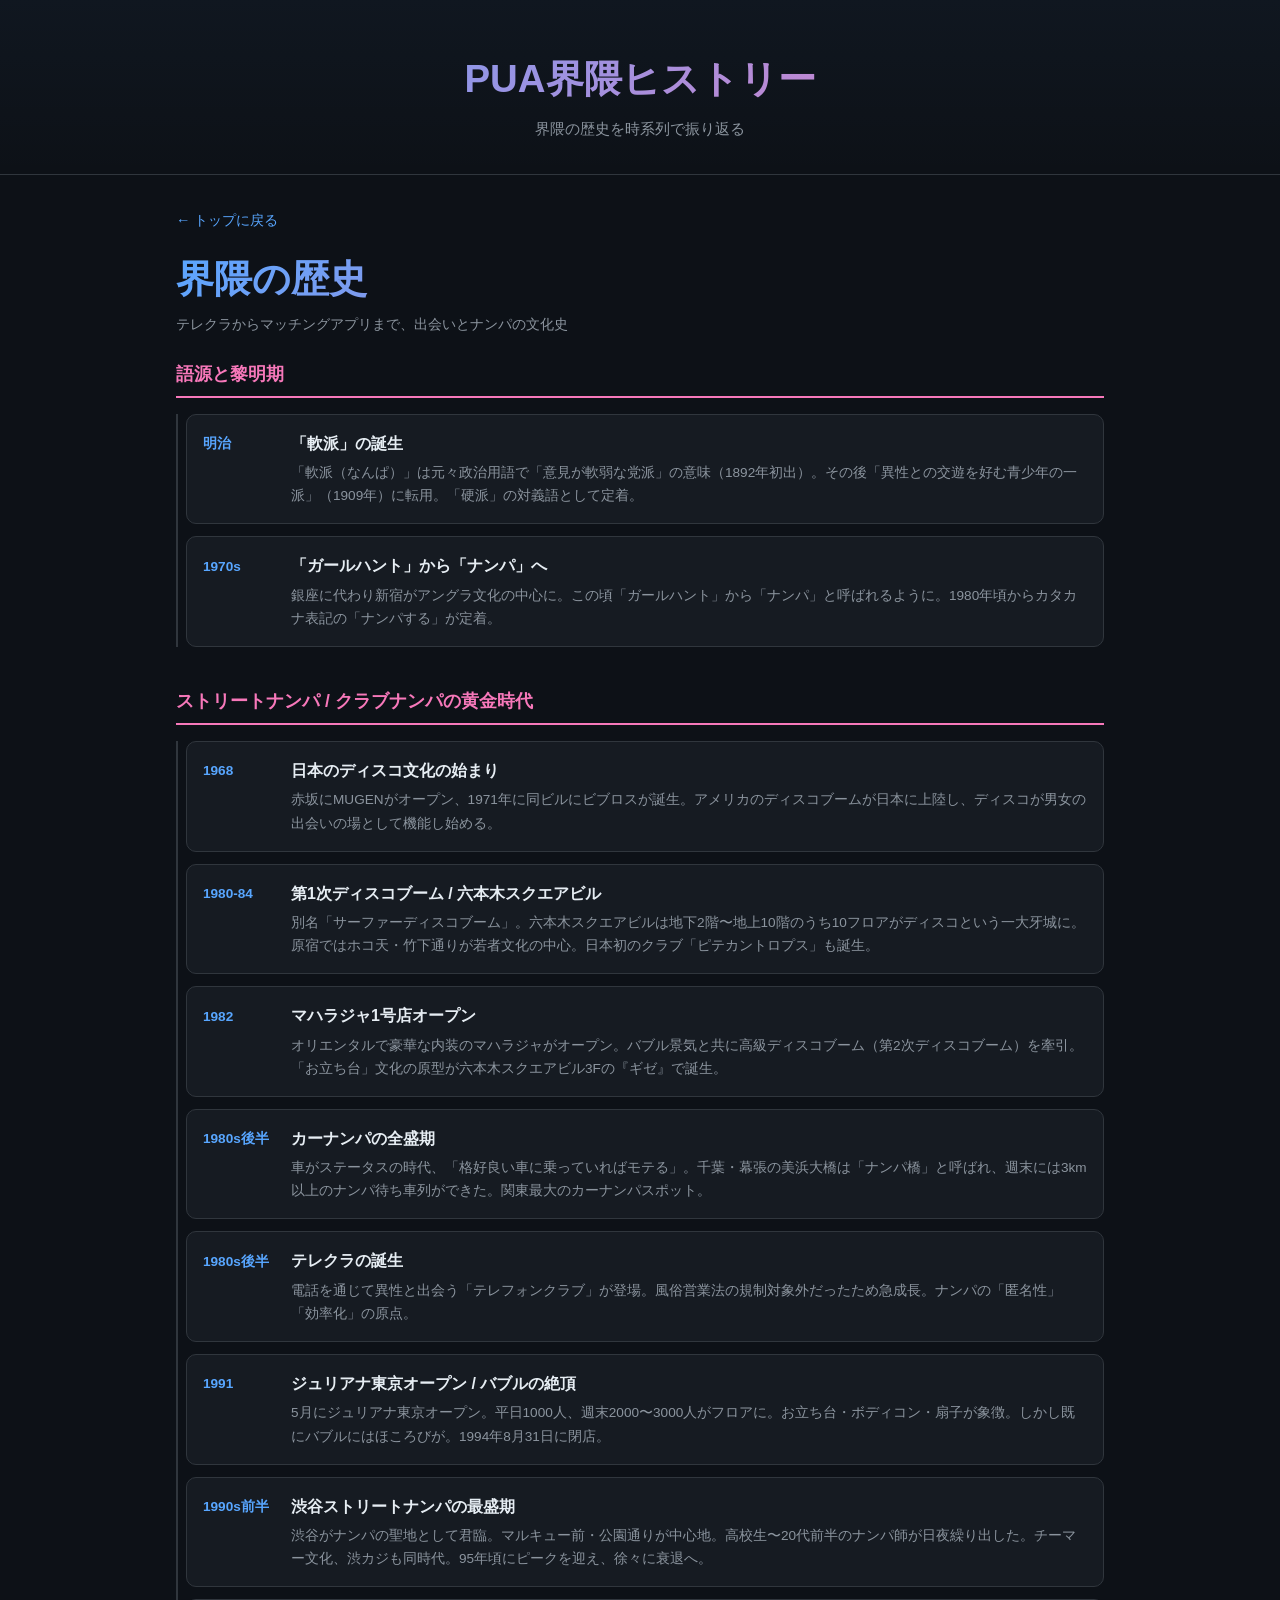
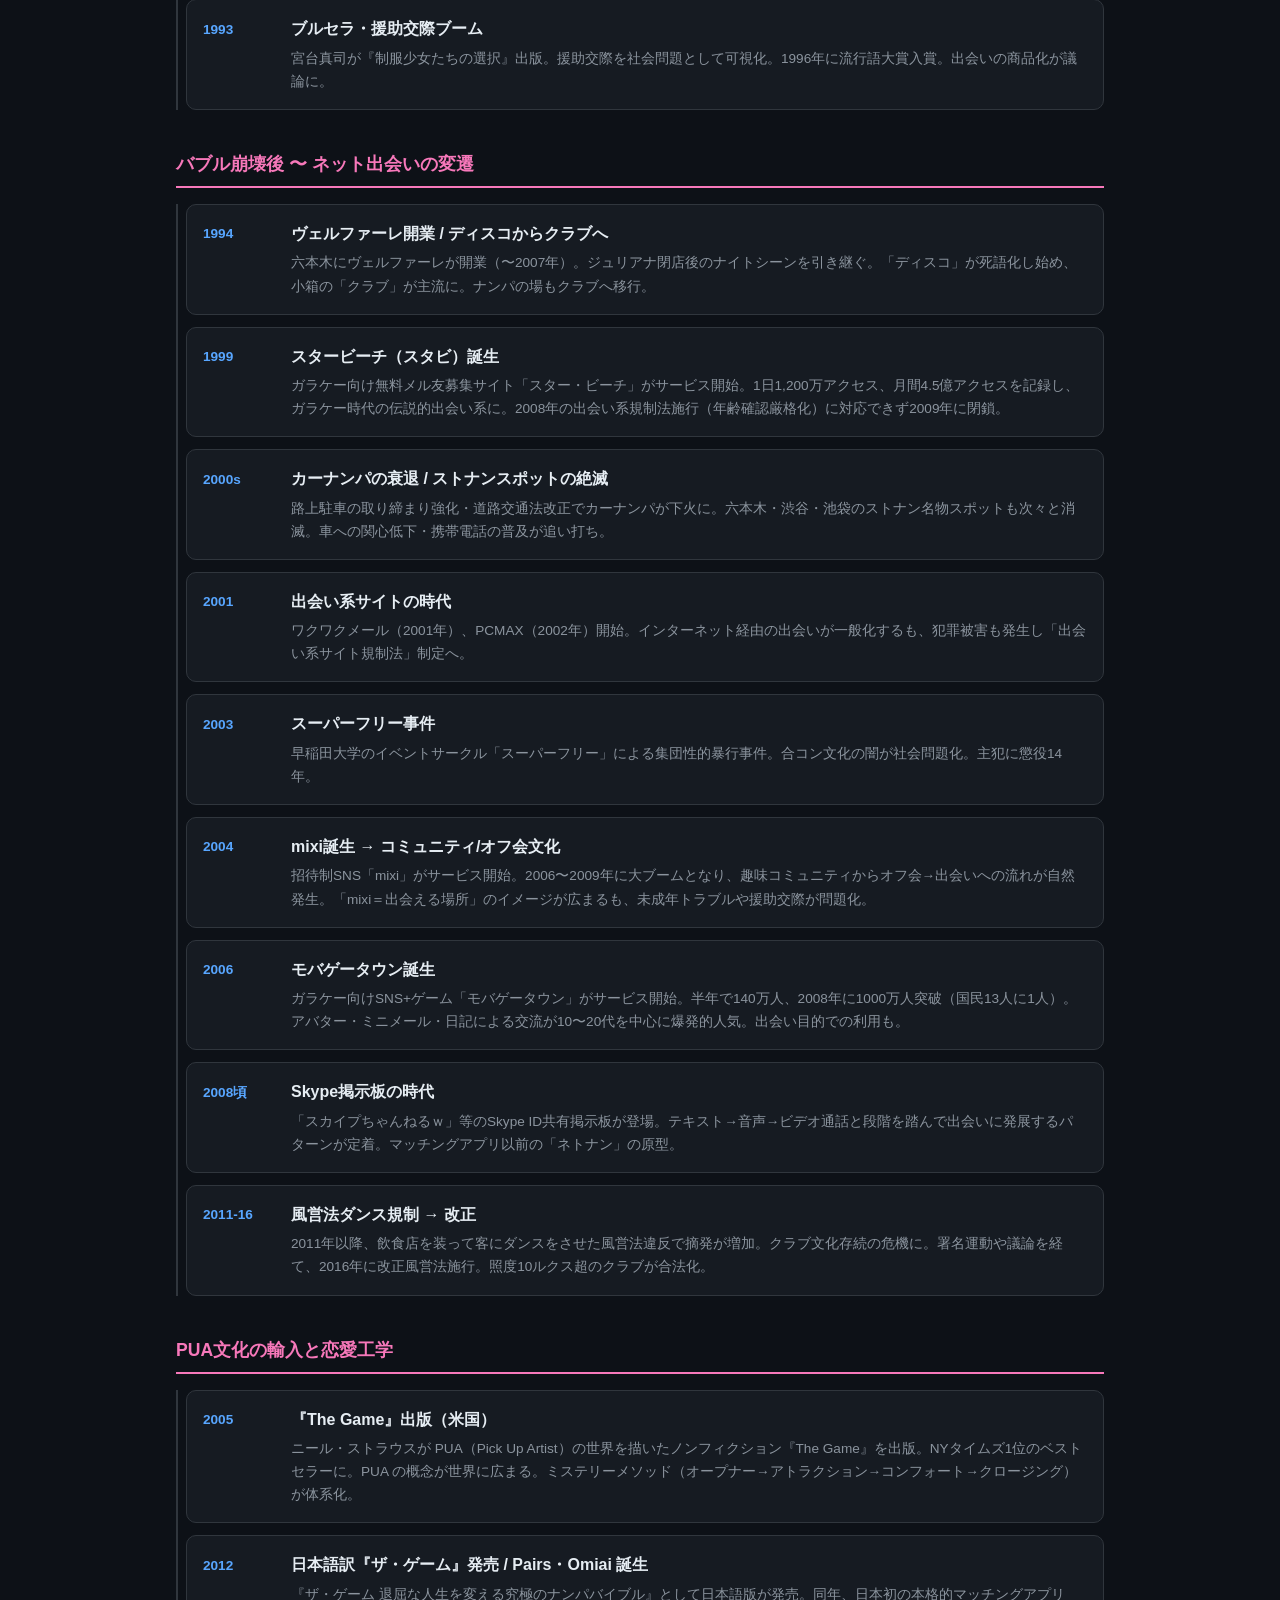
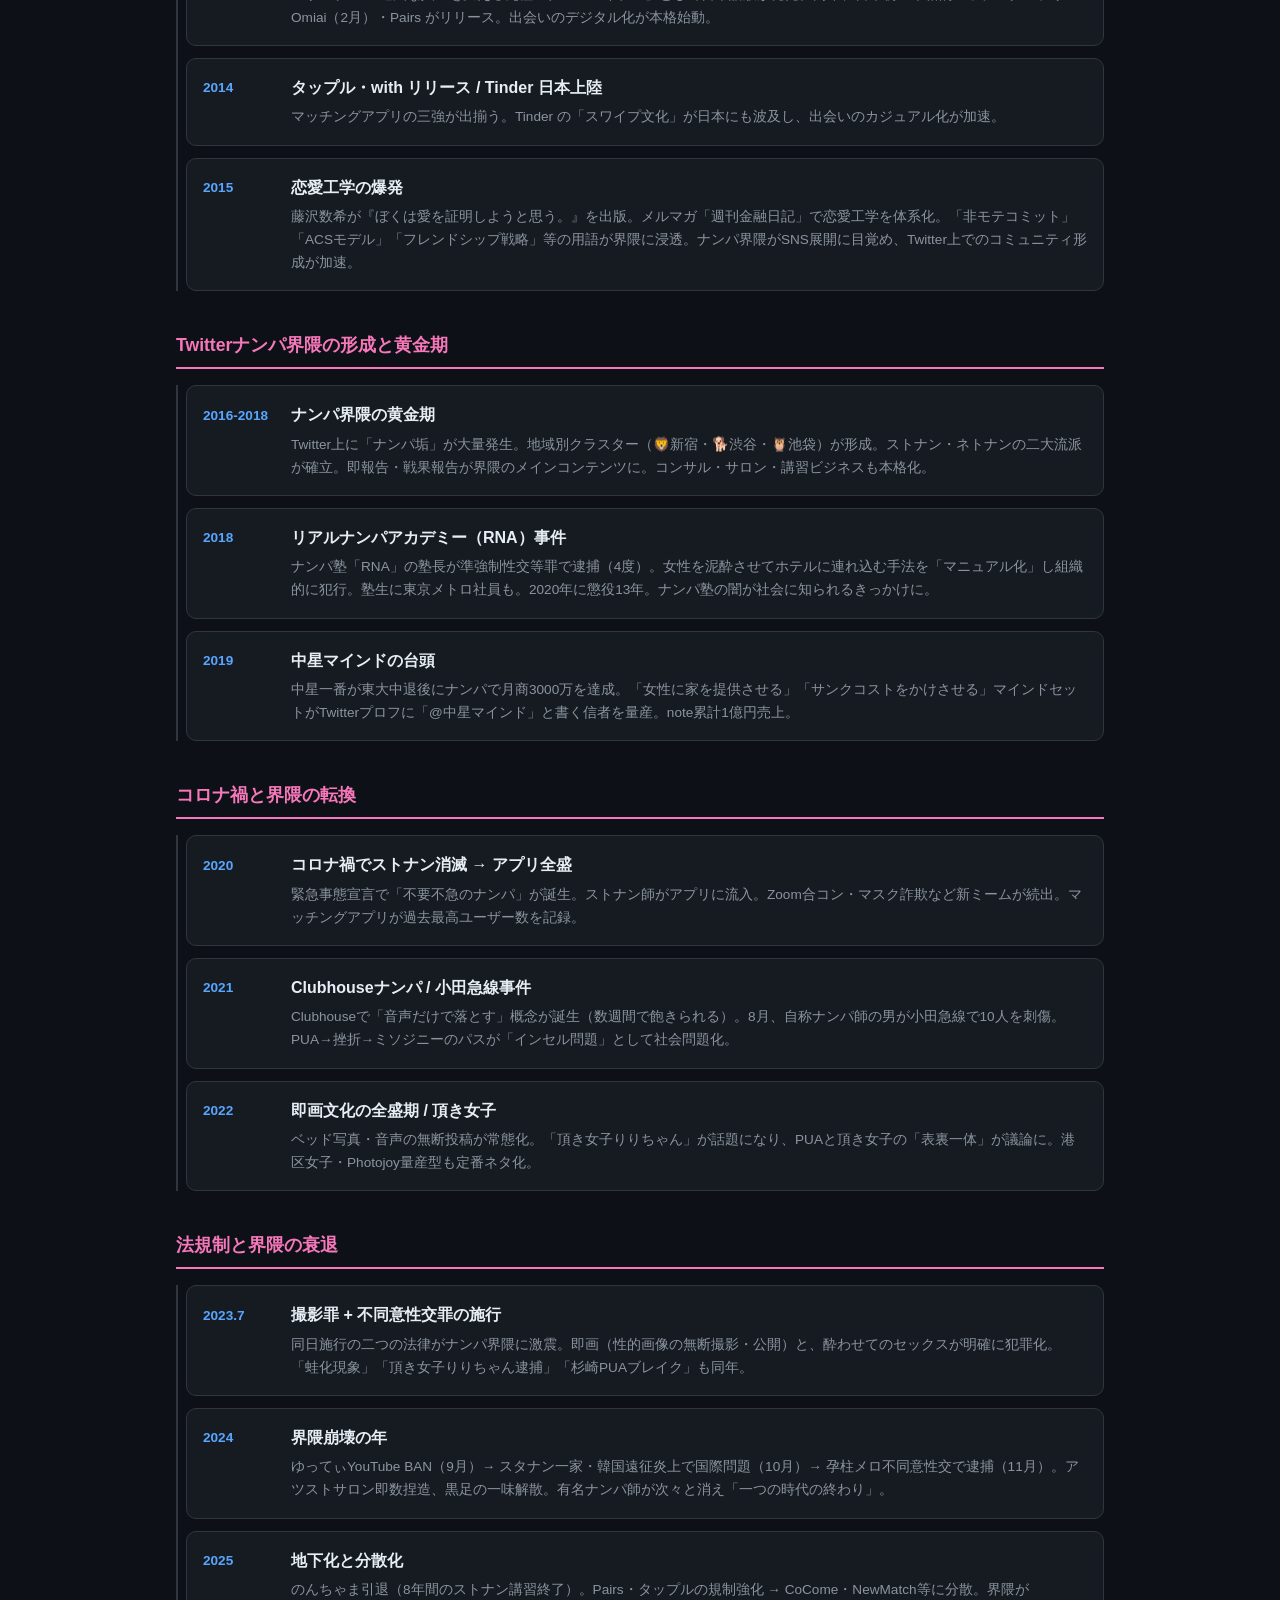
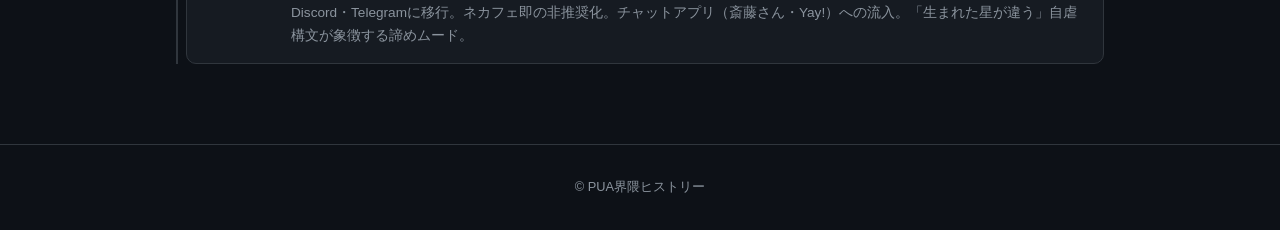
==== commit e52775f0: "歴史ページにネット出会いの変遷を追加 スタビ→mixi→モバゲー→Skype→マッチングアプリの流れを記録: - 1999 スタービーチ（月間4.5億アクセス、2009年閉鎖） - 2004 mixi" ====
--- a/site/history.html
+++ b/site/history.html
@@ -110,7 +110,7 @@
       </div>
 
       <div class="history-era">
-        <h3 class="history-era-title">バブル崩壊後 〜 インターネットの時代へ</h3>
+        <h3 class="history-era-title">バブル崩壊後 〜 ネット出会いの変遷</h3>
         <div class="history-items">
           <div class="history-item">
             <span class="history-year">1994</span>
@@ -120,6 +120,13 @@
             </div>
           </div>
           <div class="history-item">
+            <span class="history-year">1999</span>
+            <div class="history-content">
+              <strong>スタービーチ（スタビ）誕生</strong>
+              <p>ガラケー向け無料メル友募集サイト「スター・ビーチ」がサービス開始。1日1,200万アクセス、月間4.5億アクセスを記録し、ガラケー時代の伝説的出会い系に。2008年の出会い系規制法施行（年齢確認厳格化）に対応できず2009年に閉鎖。</p>
+            </div>
+          </div>
+          <div class="history-item">
             <span class="history-year">2000s</span>
             <div class="history-content">
               <strong>カーナンパの衰退 / ストナンスポットの絶滅</strong>
@@ -138,6 +145,27 @@
             <div class="history-content">
               <strong>スーパーフリー事件</strong>
               <p>早稲田大学のイベントサークル「スーパーフリー」による集団性的暴行事件。合コン文化の闇が社会問題化。主犯に懲役14年。</p>
+            </div>
+          </div>
+          <div class="history-item">
+            <span class="history-year">2004</span>
+            <div class="history-content">
+              <strong>mixi誕生 → コミュニティ/オフ会文化</strong>
+              <p>招待制SNS「mixi」がサービス開始。2006〜2009年に大ブームとなり、趣味コミュニティからオフ会→出会いへの流れが自然発生。「mixi＝出会える場所」のイメージが広まるも、未成年トラブルや援助交際が問題化。</p>
+            </div>
+          </div>
+          <div class="history-item">
+            <span class="history-year">2006</span>
+            <div class="history-content">
+              <strong>モバゲータウン誕生</strong>
+              <p>ガラケー向けSNS+ゲーム「モバゲータウン」がサービス開始。半年で140万人、2008年に1000万人突破（国民13人に1人）。アバター・ミニメール・日記による交流が10〜20代を中心に爆発的人気。出会い目的での利用も。</p>
+            </div>
+          </div>
+          <div class="history-item">
+            <span class="history-year">2008頃</span>
+            <div class="history-content">
+              <strong>Skype掲示板の時代</strong>
+              <p>「スカイプちゃんねるｗ」等のSkype ID共有掲示板が登場。テキスト→音声→ビデオ通話と段階を踏んで出会いに発展するパターンが定着。マッチングアプリ以前の「ネトナン」の原型。</p>
             </div>
           </div>
           <div class="history-item">
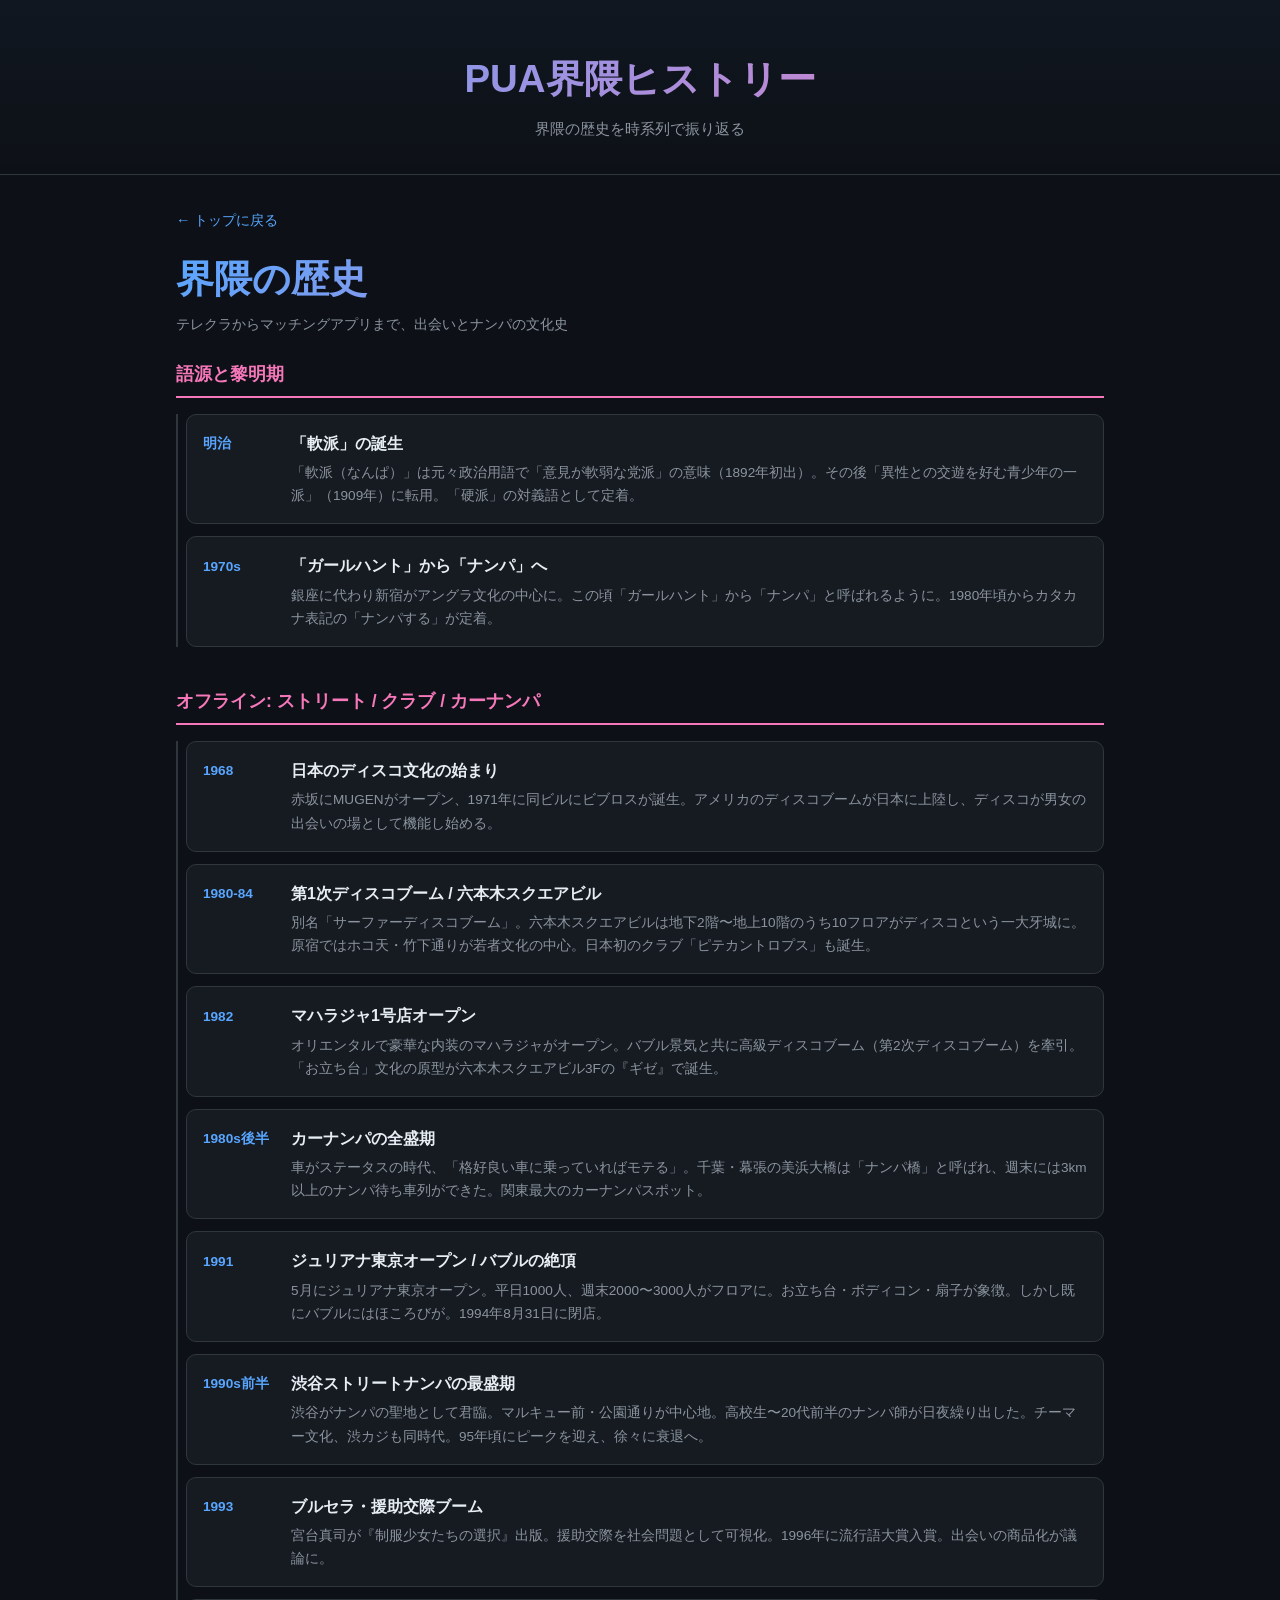
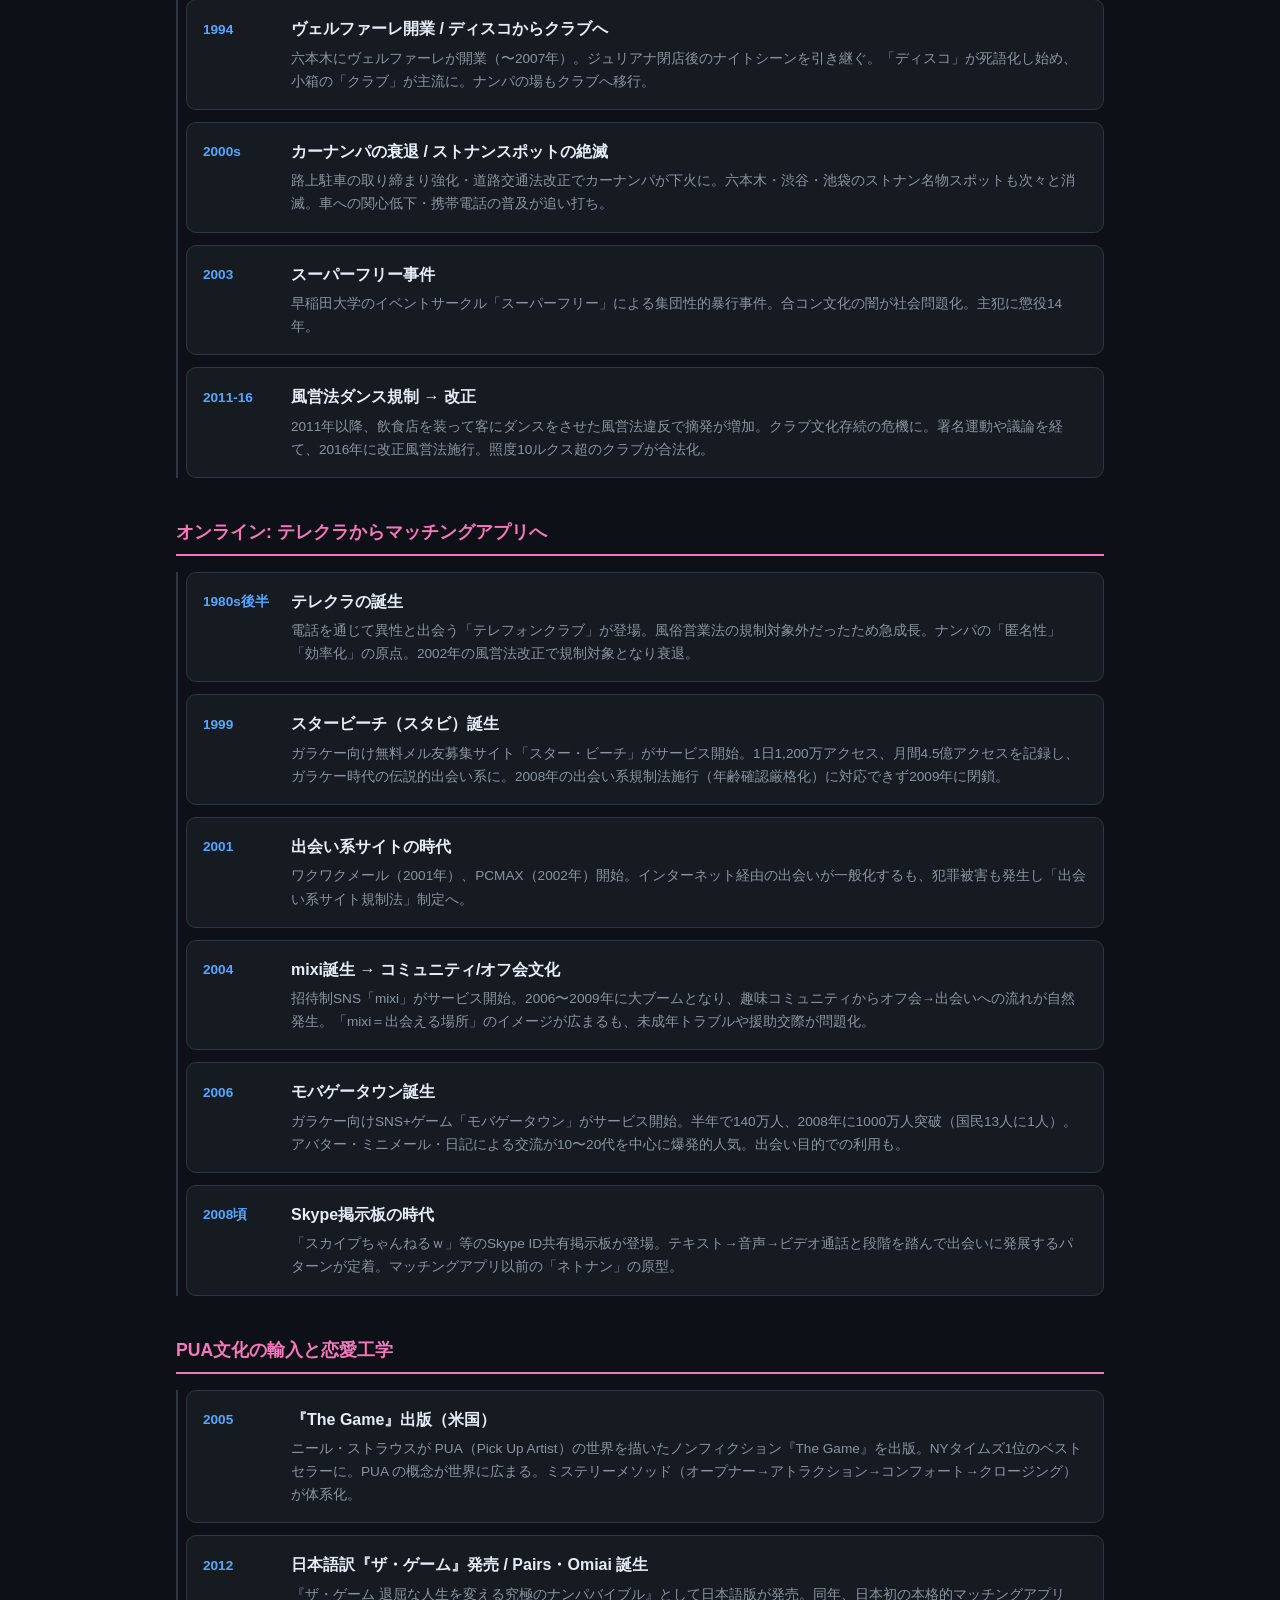
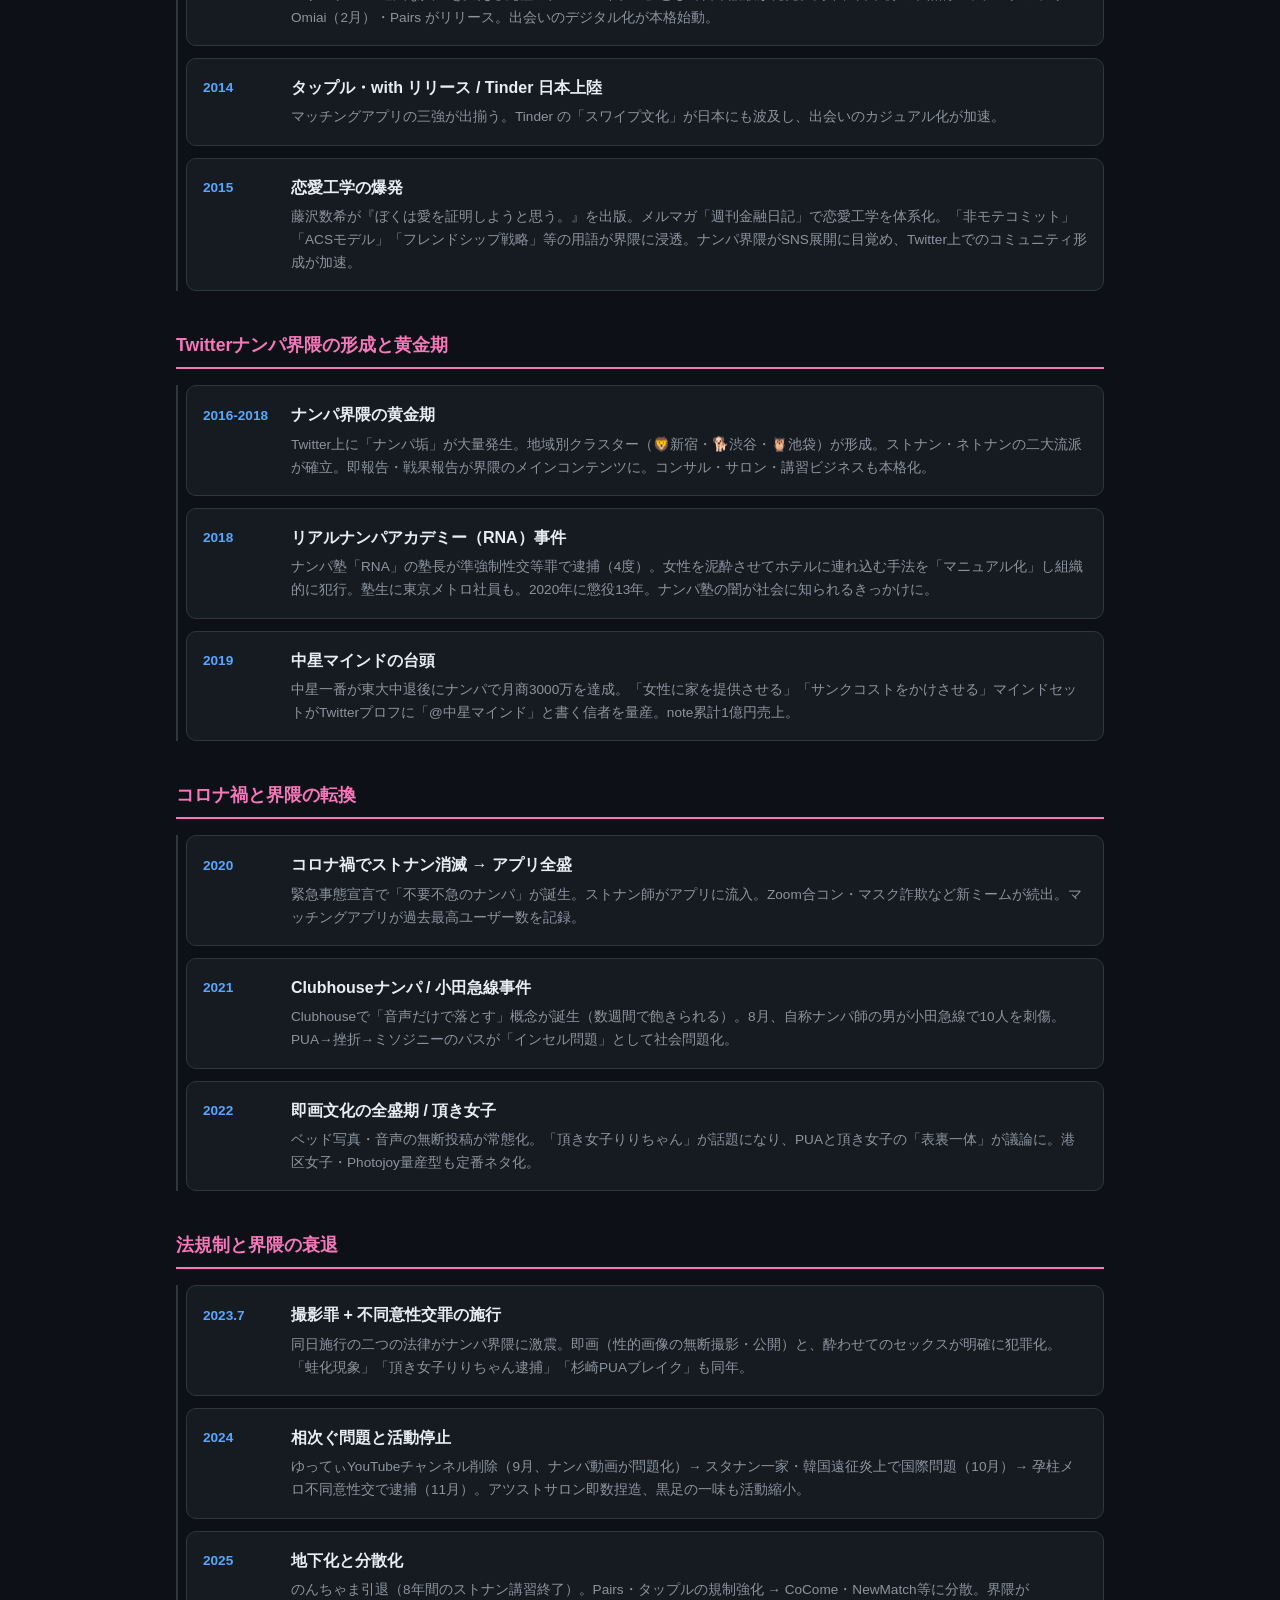
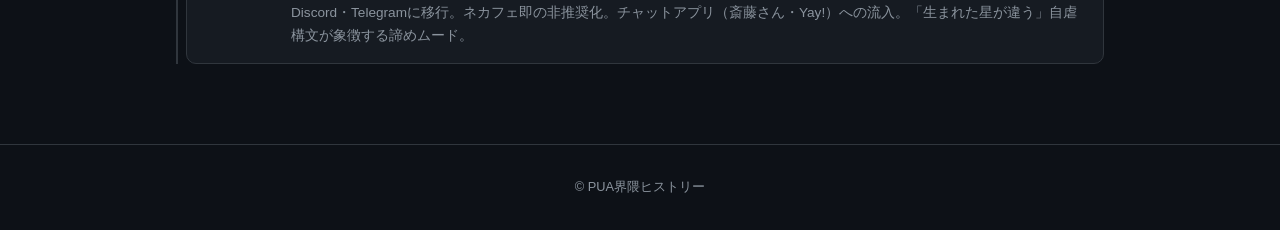
==== commit 52f28bbc: "「迷惑ナンパYouTuber」→「ナンパYouTuber」に修正 Co-Authored-By: Claude Opus 4.6 (1M context) <noreply@anthropic.com" ====
--- a/site/history.html
+++ b/site/history.html
@@ -48,7 +48,7 @@
       </div>
 
       <div class="history-era">
-        <h3 class="history-era-title">ストリートナンパ / クラブナンパの黄金時代</h3>
+        <h3 class="history-era-title">オフライン: ストリート / クラブ / カーナンパ</h3>
         <div class="history-items">
           <div class="history-item">
             <span class="history-year">1968</span>
@@ -79,13 +79,6 @@
             </div>
           </div>
           <div class="history-item">
-            <span class="history-year">1980s後半</span>
-            <div class="history-content">
-              <strong>テレクラの誕生</strong>
-              <p>電話を通じて異性と出会う「テレフォンクラブ」が登場。風俗営業法の規制対象外だったため急成長。ナンパの「匿名性」「効率化」の原点。</p>
-            </div>
-          </div>
-          <div class="history-item">
             <span class="history-year">1991</span>
             <div class="history-content">
               <strong>ジュリアナ東京オープン / バブルの絶頂</strong>
@@ -106,12 +99,6 @@
               <p>宮台真司が『制服少女たちの選択』出版。援助交際を社会問題として可視化。1996年に流行語大賞入賞。出会いの商品化が議論に。</p>
             </div>
           </div>
-        </div>
-      </div>
-
-      <div class="history-era">
-        <h3 class="history-era-title">バブル崩壊後 〜 ネット出会いの変遷</h3>
-        <div class="history-items">
           <div class="history-item">
             <span class="history-year">1994</span>
             <div class="history-content">
@@ -120,6 +107,40 @@
             </div>
           </div>
           <div class="history-item">
+            <span class="history-year">2000s</span>
+            <div class="history-content">
+              <strong>カーナンパの衰退 / ストナンスポットの絶滅</strong>
+              <p>路上駐車の取り締まり強化・道路交通法改正でカーナンパが下火に。六本木・渋谷・池袋のストナン名物スポットも次々と消滅。車への関心低下・携帯電話の普及が追い打ち。</p>
+            </div>
+          </div>
+          <div class="history-item">
+            <span class="history-year">2003</span>
+            <div class="history-content">
+              <strong>スーパーフリー事件</strong>
+              <p>早稲田大学のイベントサークル「スーパーフリー」による集団性的暴行事件。合コン文化の闇が社会問題化。主犯に懲役14年。</p>
+            </div>
+          </div>
+          <div class="history-item">
+            <span class="history-year">2011-16</span>
+            <div class="history-content">
+              <strong>風営法ダンス規制 → 改正</strong>
+              <p>2011年以降、飲食店を装って客にダンスをさせた風営法違反で摘発が増加。クラブ文化存続の危機に。署名運動や議論を経て、2016年に改正風営法施行。照度10ルクス超のクラブが合法化。</p>
+            </div>
+          </div>
+        </div>
+      </div>
+
+      <div class="history-era">
+        <h3 class="history-era-title">オンライン: テレクラからマッチングアプリへ</h3>
+        <div class="history-items">
+          <div class="history-item">
+            <span class="history-year">1980s後半</span>
+            <div class="history-content">
+              <strong>テレクラの誕生</strong>
+              <p>電話を通じて異性と出会う「テレフォンクラブ」が登場。風俗営業法の規制対象外だったため急成長。ナンパの「匿名性」「効率化」の原点。2002年の風営法改正で規制対象となり衰退。</p>
+            </div>
+          </div>
+          <div class="history-item">
             <span class="history-year">1999</span>
             <div class="history-content">
               <strong>スタービーチ（スタビ）誕生</strong>
@@ -127,13 +148,6 @@
             </div>
           </div>
           <div class="history-item">
-            <span class="history-year">2000s</span>
-            <div class="history-content">
-              <strong>カーナンパの衰退 / ストナンスポットの絶滅</strong>
-              <p>路上駐車の取り締まり強化・道路交通法改正でカーナンパが下火に。六本木・渋谷・池袋のストナン名物スポットも次々と消滅。車への関心低下・携帯電話の普及が追い打ち。</p>
-            </div>
-          </div>
-          <div class="history-item">
             <span class="history-year">2001</span>
             <div class="history-content">
               <strong>出会い系サイトの時代</strong>
@@ -141,13 +155,6 @@
             </div>
           </div>
           <div class="history-item">
-            <span class="history-year">2003</span>
-            <div class="history-content">
-              <strong>スーパーフリー事件</strong>
-              <p>早稲田大学のイベントサークル「スーパーフリー」による集団性的暴行事件。合コン文化の闇が社会問題化。主犯に懲役14年。</p>
-            </div>
-          </div>
-          <div class="history-item">
             <span class="history-year">2004</span>
             <div class="history-content">
               <strong>mixi誕生 → コミュニティ/オフ会文化</strong>
@@ -168,13 +175,6 @@
               <p>「スカイプちゃんねるｗ」等のSkype ID共有掲示板が登場。テキスト→音声→ビデオ通話と段階を踏んで出会いに発展するパターンが定着。マッチングアプリ以前の「ネトナン」の原型。</p>
             </div>
           </div>
-          <div class="history-item">
-            <span class="history-year">2011-16</span>
-            <div class="history-content">
-              <strong>風営法ダンス規制 → 改正</strong>
-              <p>2011年以降、飲食店を装って客にダンスをさせた風営法違反で摘発が増加。クラブ文化存続の危機に。署名運動や議論を経て、2016年に改正風営法施行。照度10ルクス超のクラブが合法化。</p>
-            </div>
-          </div>
         </div>
       </div>
 
@@ -279,8 +279,8 @@
           <div class="history-item">
             <span class="history-year">2024</span>
             <div class="history-content">
-              <strong>界隈崩壊の年</strong>
-              <p>ゆってぃYouTube BAN（9月）→ スタナン一家・韓国遠征炎上で国際問題（10月）→ 孕柱メロ不同意性交で逮捕（11月）。アツストサロン即数捏造、黒足の一味解散。有名ナンパ師が次々と消え「一つの時代の終わり」。</p>
+              <strong>相次ぐ問題と活動停止</strong>
+              <p>ゆってぃYouTubeチャンネル削除（9月、ナンパ動画が問題化）→ スタナン一家・韓国遠征炎上で国際問題（10月）→ 孕柱メロ不同意性交で逮捕（11月）。アツストサロン即数捏造、黒足の一味も活動縮小。</p>
             </div>
           </div>
           <div class="history-item">
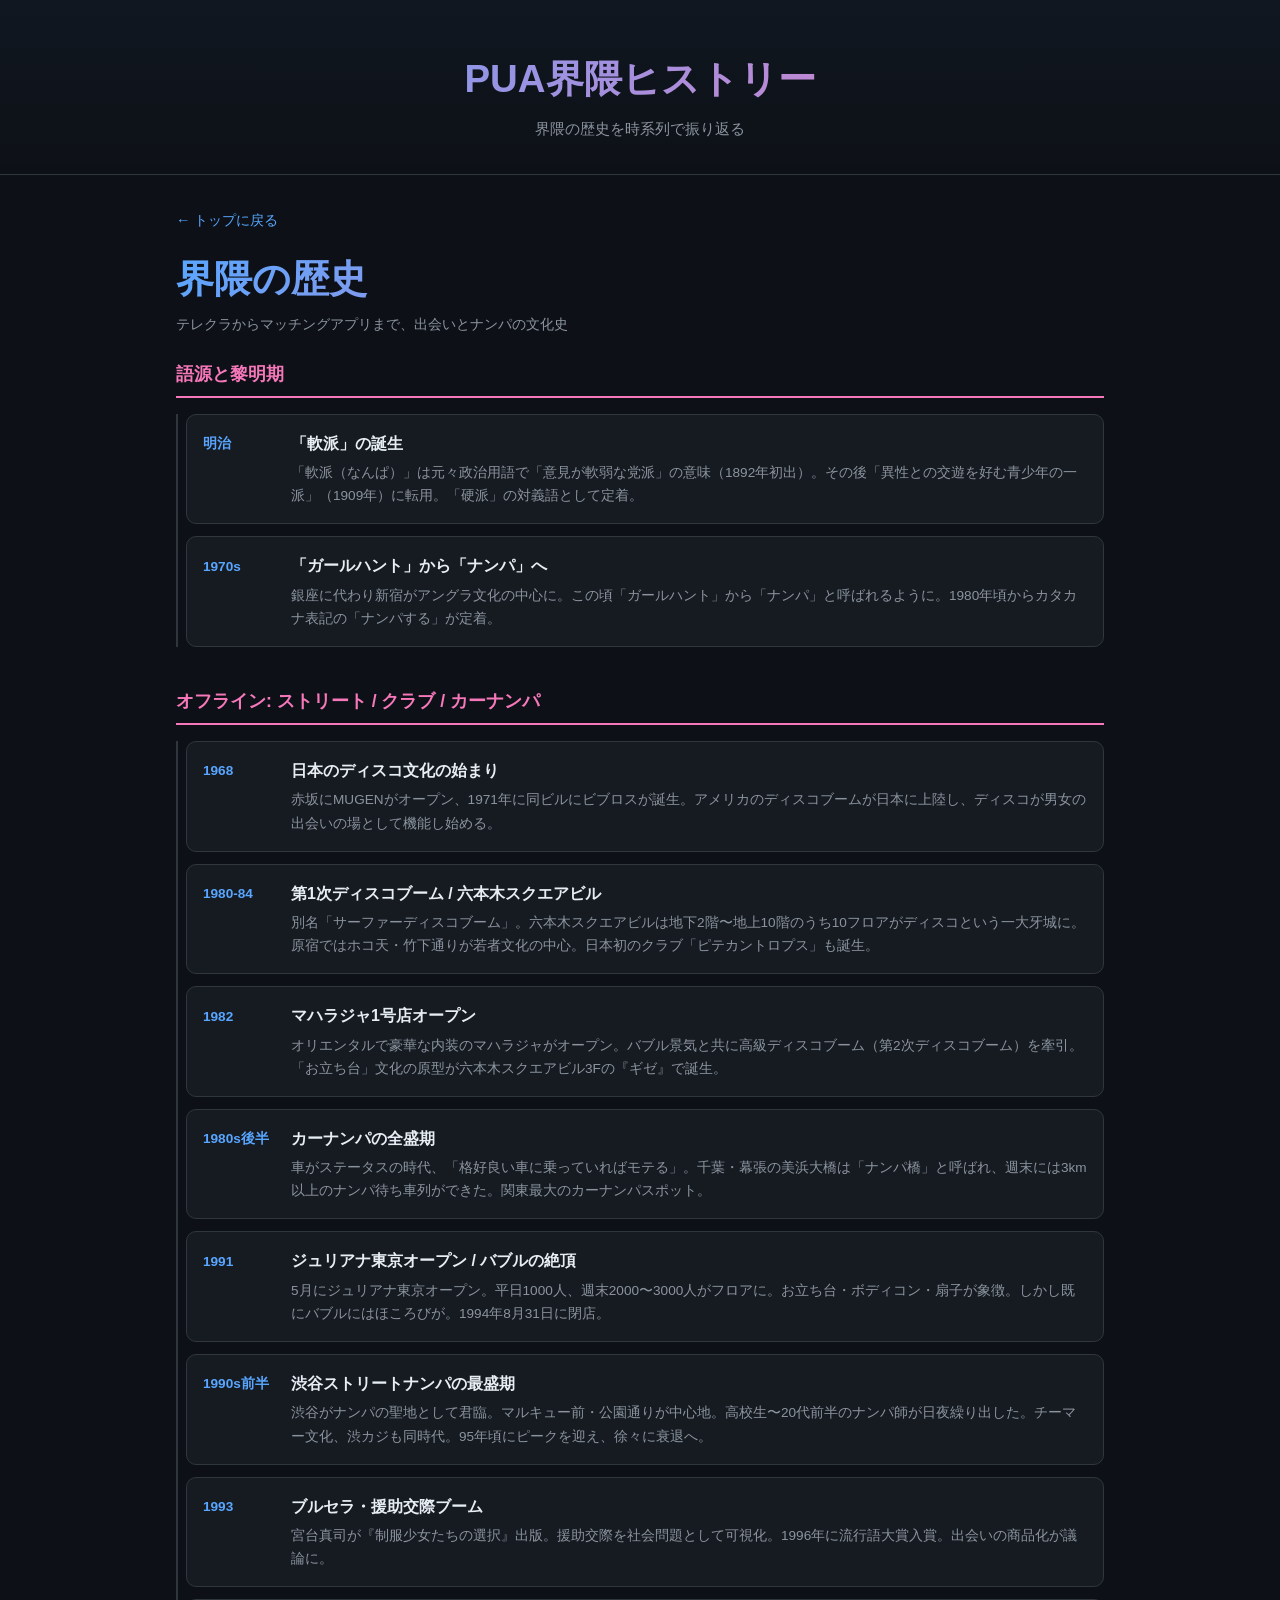
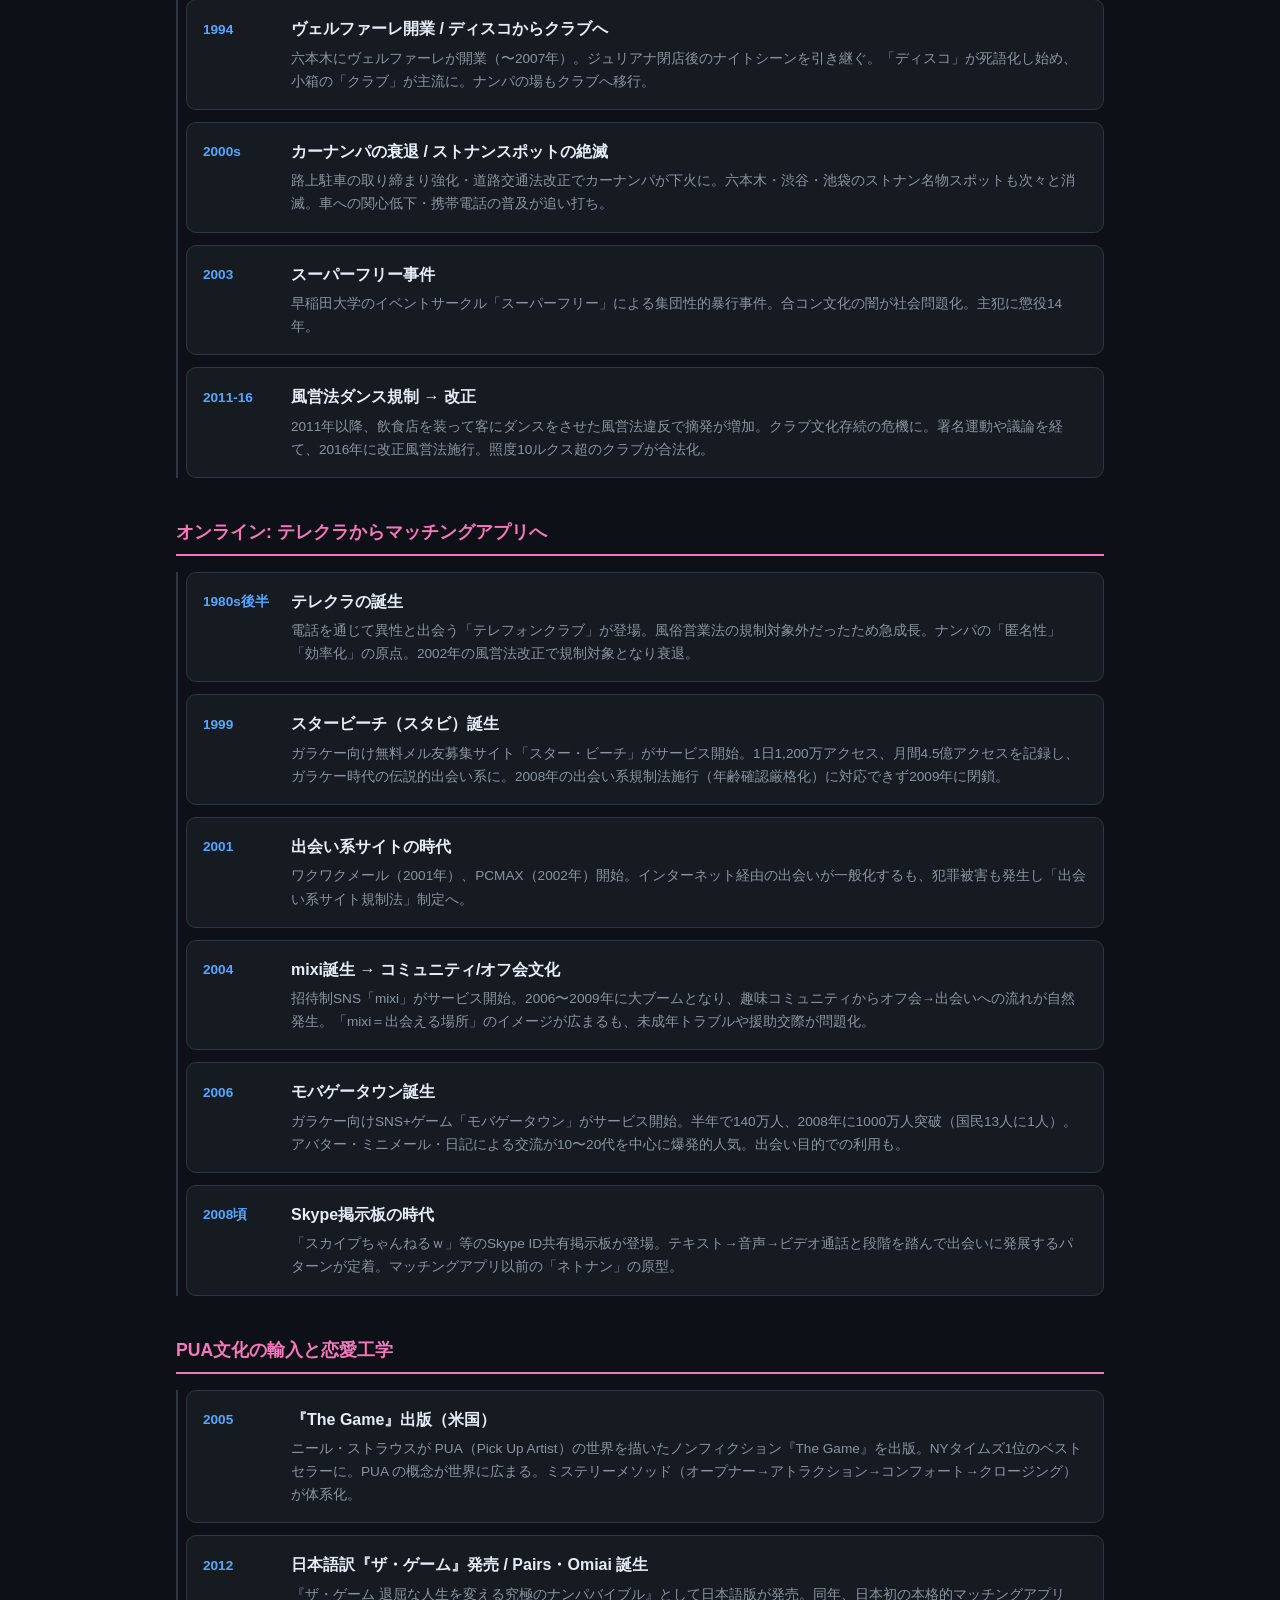
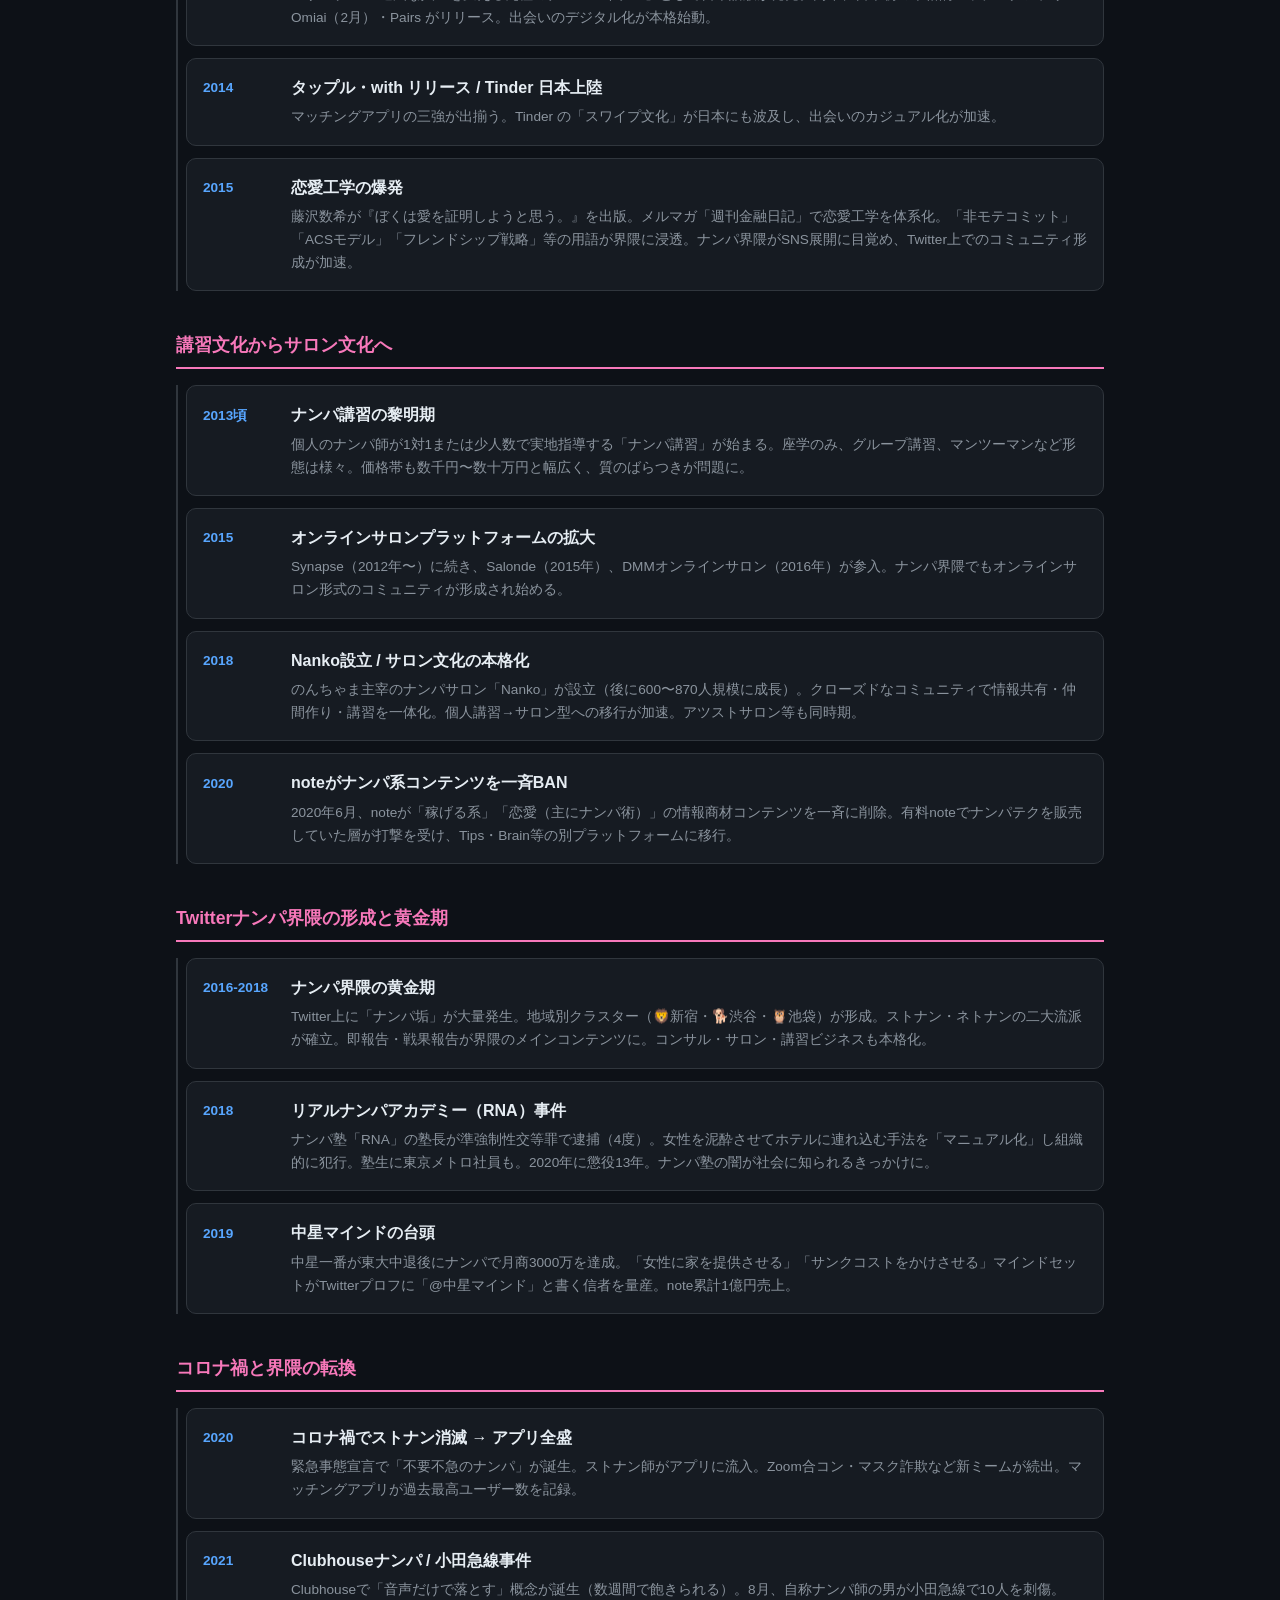
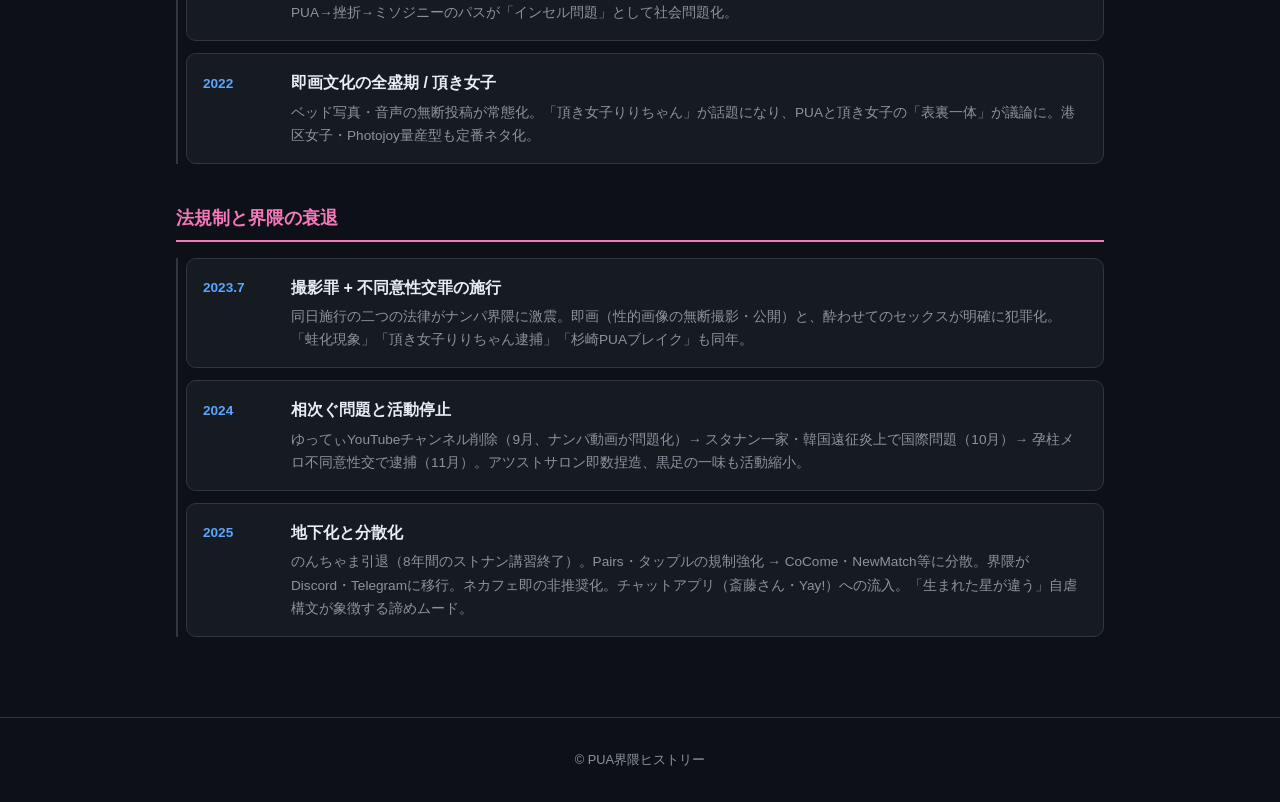
==== commit 19690a39: "歴史ページに「講習文化からサロン文化へ」セクション追加 - 2013頃: ナンパ講習の黎明期（個人指導、座学、マンツーマン） - 2015: オンラインサロンプラットフォーム拡大（Synapse→DM" ====
--- a/site/history.html
+++ b/site/history.html
@@ -213,6 +213,40 @@
       </div>
 
       <div class="history-era">
+        <h3 class="history-era-title">講習文化からサロン文化へ</h3>
+        <div class="history-items">
+          <div class="history-item">
+            <span class="history-year">2013頃</span>
+            <div class="history-content">
+              <strong>ナンパ講習の黎明期</strong>
+              <p>個人のナンパ師が1対1または少人数で実地指導する「ナンパ講習」が始まる。座学のみ、グループ講習、マンツーマンなど形態は様々。価格帯も数千円〜数十万円と幅広く、質のばらつきが問題に。</p>
+            </div>
+          </div>
+          <div class="history-item">
+            <span class="history-year">2015</span>
+            <div class="history-content">
+              <strong>オンラインサロンプラットフォームの拡大</strong>
+              <p>Synapse（2012年〜）に続き、Salonde（2015年）、DMMオンラインサロン（2016年）が参入。ナンパ界隈でもオンラインサロン形式のコミュニティが形成され始める。</p>
+            </div>
+          </div>
+          <div class="history-item">
+            <span class="history-year">2018</span>
+            <div class="history-content">
+              <strong>Nanko設立 / サロン文化の本格化</strong>
+              <p>のんちゃま主宰のナンパサロン「Nanko」が設立（後に600〜870人規模に成長）。クローズドなコミュニティで情報共有・仲間作り・講習を一体化。個人講習→サロン型への移行が加速。アツストサロン等も同時期。</p>
+            </div>
+          </div>
+          <div class="history-item">
+            <span class="history-year">2020</span>
+            <div class="history-content">
+              <strong>noteがナンパ系コンテンツを一斉BAN</strong>
+              <p>2020年6月、noteが「稼げる系」「恋愛（主にナンパ術）」の情報商材コンテンツを一斉に削除。有料noteでナンパテクを販売していた層が打撃を受け、Tips・Brain等の別プラットフォームに移行。</p>
+            </div>
+          </div>
+        </div>
+      </div>
+
+      <div class="history-era">
         <h3 class="history-era-title">Twitterナンパ界隈の形成と黄金期</h3>
         <div class="history-items">
           <div class="history-item">
